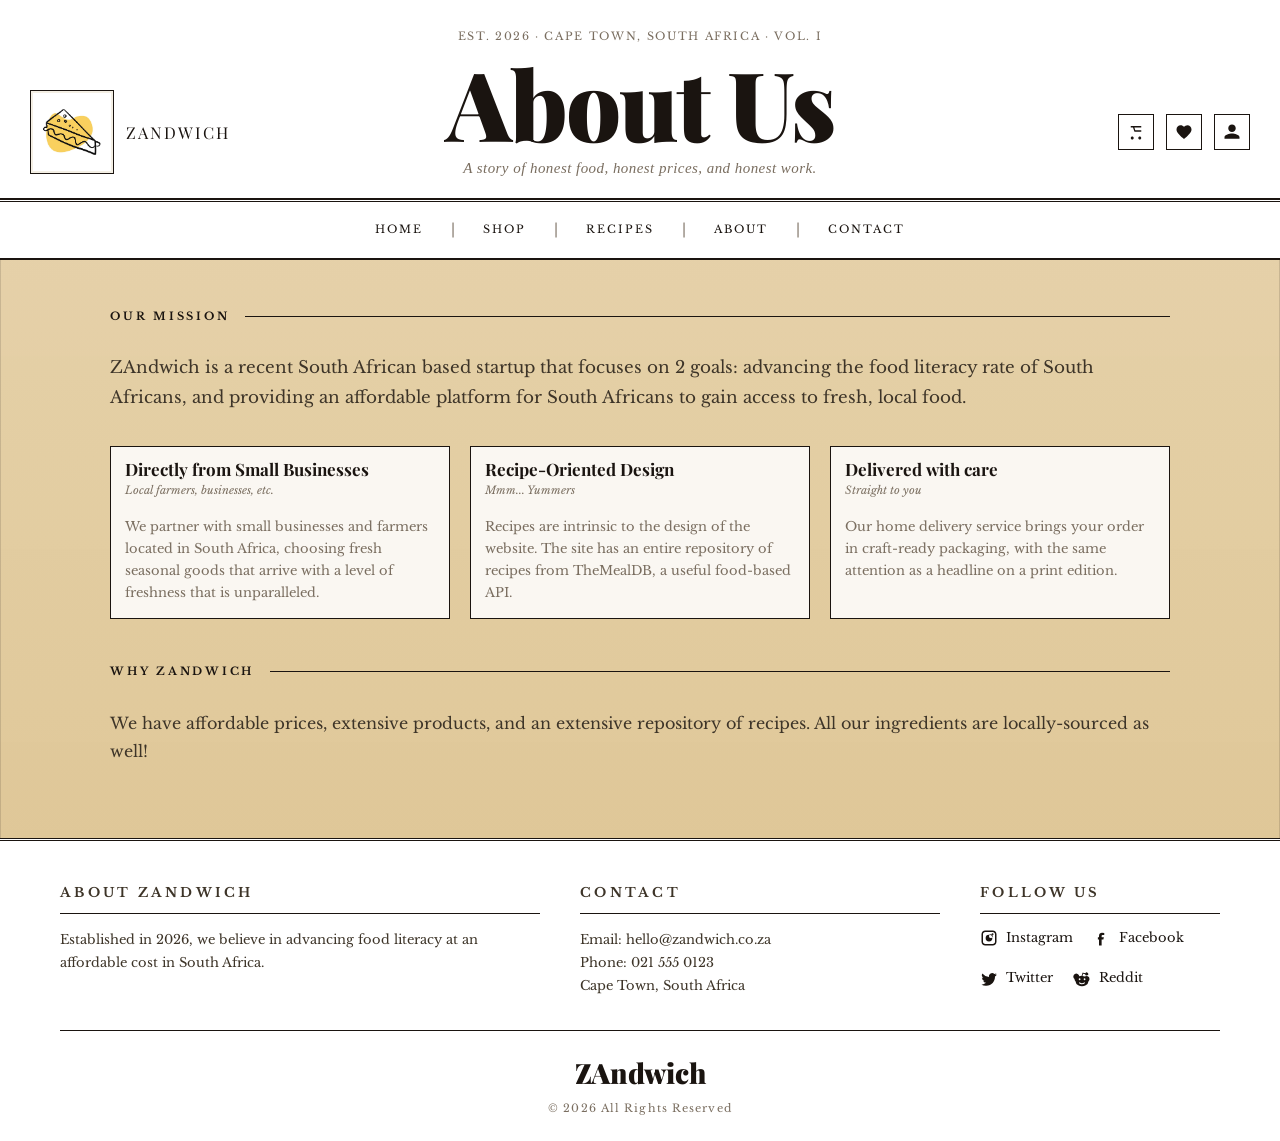
==== docs/about.html @ cca7b89f "Add files via upload" ====
<!DOCTYPE html>
<html lang="en">
<head>
<meta charset="UTF-8">
<meta name="viewport" content="width=device-width, initial-scale=1.0">
<title>About Page</title>
<link rel="preconnect" href="https://fonts.googleapis.com">
<link rel="preconnect" href="https://fonts.gstatic.com" crossorigin>
<link href="https://fonts.googleapis.com/css2?family=Playfair+Display:ital,wght@0,400;0,700;0,900;1,400;1,700&family=Libre+Baskerville:ital,wght@0,400;0,700;1,400&family=IM+Fell+English:ital@0;1&display=swap" rel="stylesheet">
<link rel="icon" type="image/jpeg" href="../Media/sandwich-simple-doodle-illustration-vector.jpg">
<link rel="apple-touch-icon" href="../Media/sandwich-simple-doodle-illustration-vector.jpg">
<link rel="stylesheet" href="style.css">
</head>
<body>
<header>
  <div class="navigation-bar">
    <p class="navigation-bar-date">Est. 2026 · Cape Town, South Africa · Vol. I</p>
    <h1 class="navigation-bar-title">About Us</h1>
    <p class="navigation-bar-tagline">A story of honest food, honest prices, and honest work.</p>
    <hr class="navigation-bar-rule">
  </div>
  <nav class="site-nav">
    <div class="nav-brand">
      <a href="home.html" class="brand-link" aria-label="Go to home page">
        <img class="site-logo" src="../Media/sandwich-simple-doodle-illustration-vector.jpg" alt="ZAndwich logo" loading="eager">
        <span class="site-name">ZAndwich</span>
      </a>
    </div>
    <div class="nav-links">
      <a href="home.html">Home</a>
      <span class="nav-divider">|</span>
      <a href="shop.html">Shop</a>
      <span class="nav-divider">|</span>
      <a href="recipes.html">Recipes</a>
      <span class="nav-divider">|</span>
      <a href="about.html">About</a>
      <span class="nav-divider">|</span>
      <a href="contact.html">Contact</a>
    </div>
    <div class="nav-actions">
      <a href="cart.html" class="nav-icon" aria-label="View cart">
        <svg viewBox="0 0 24 24" aria-hidden="true"><path d="M7 18c-1.1 0-1.99.9-1.99 2S5.9 22 7 22s2-.9 2-2-.9-2-2-2zm10 0c-1.1 0-1.99.9-1.99 2S15.9 22 17 22s2-.9 2-2-.9-2-2-2zM6 6h2l1.68 5.1c.14.43.54.73.99.73h7.66c.55 0 1-.45 1-1s-.45-1-1-1H11.1l-.29-.9L9.88 6H6zM5 4h14v2H5V4z"/></svg>
        <span class="cart-badge">0</span>
      </a>
      <a href="wishlist.html" class="nav-icon nav-icon-wishlist" aria-label="Wishlist">
        <svg viewBox="0 0 24 24" aria-hidden="true"><path d="M12 21.35l-1.45-1.32C5.4 15.36 2 12.28 2 8.5 2 5.42 4.42 3 7.5 3c1.74 0 3.41.81 4.5 2.09A5.93 5.93 0 0 1 16.5 3C19.58 3 22 5.42 22 8.5c0 3.78-3.4 6.86-8.55 11.54L12 21.35z"/></svg>
      </a>
      <a href="profile.html" class="nav-icon" aria-label="User profile">
        <svg viewBox="0 0 24 24" aria-hidden="true"><path d="M12 12c2.76 0 5-2.24 5-5s-2.24-5-5-5-5 2.24-5 5 2.24 5 5 5zm0 2c-3.33 0-10 1.67-10 5v2h20v-2c0-3.33-6.67-5-10-5z"/></svg>
      </a>
    </div>
  </nav>
</header>
<main class="products-area about-page">
  <div class="section-header">
    <span class="section-title">Our Mission</span>
    <div class="section-rule"></div>
  </div>
  <p class="page-intro">
    ZAndwich is a recent South African based startup that focuses on 2 goals: advancing the food literacy rate of South Africans, and providing an affordable platform for South Africans to gain access to fresh, local food.
  </p>
  <div class="product-grid about-mission-grid">
    <article class="product-card">
      <div class="product-card-body info-card-body">
        <span class="product-card-name">Directly from Small Businesses</span>
        <span class="product-card-qty">Local farmers, businesses, etc.</span>
        <p class="info-card-desc">
          We partner with small businesses and farmers located in South Africa, choosing fresh seasonal goods that arrive with a level of freshness that is unparalleled.
        </p>
      </div>
    </article>
    <article class="product-card">
      <div class="product-card-body info-card-body">
        <span class="product-card-name">Recipe-Oriented Design</span>
        <span class="product-card-qty">Mmm... Yummers</span>
        <p class="info-card-desc">
          Recipes are intrinsic to the design of the website. The site has an entire repository of recipes from TheMealDB, a useful food-based API.
        </p>
      </div>
    </article>
    <article class="product-card">
      <div class="product-card-body info-card-body">
        <span class="product-card-name">Delivered with care</span>
        <span class="product-card-qty">Straight to you</span>
        <p class="info-card-desc">
          Our home delivery service brings your order in craft-ready packaging, with the same attention as a headline on a print edition.
        </p>
      </div>
    </article>
  </div>
  <div class="section-header">
    <span class="section-title">Why ZAndwich</span>
    <div class="section-rule"></div>
  </div>
  <p class="page-intro-sm">
    We have affordable prices, extensive products, and an extensive repository of recipes. All our ingredients are locally-sourced as well!
  </p>
</main>
<footer>
  <div class="footer-grid">
    <div class="footer-col">
      <p class="footer-col-title">About ZAndwich</p>
      <p>Established in 2026, we believe in advancing food literacy at an affordable cost in South Africa.</p>
    </div>
    <div class="footer-col">
      <p class="footer-col-title">Contact</p>
      <address>
        Email: hello@zandwich.co.za<br>
        Phone: 021 555 0123<br>
        Cape Town, South Africa
      </address>
    </div>
    <div class="footer-col">
      <p class="footer-col-title">Follow Us</p>
      <div class="footer-social">
        <a href="#" aria-label="Instagram">
          <svg viewBox="0 0 24 24" aria-hidden="true"><path d="M7 2C4.24 2 2 4.24 2 7v10c0 2.76 2.24 5 5 5h10c2.76 0 5-2.24 5-5V7c0-2.76-2.24-5-5-5H7zm10 2c1.66 0 3 1.34 3 3v10c0 1.66-1.34 3-3 3H7c-1.66 0-3-1.34-3-3V7c0-1.66 1.34-3 3-3h10zm-5 3.5A4.5 4.5 0 1 0 16.5 12 4.5 4.5 0 0 0 12 7.5zm0 2A2.5 2.5 0 1 1 14.5 12 2.5 2.5 0 0 1 12 9.5zm4.75-3.75a1.25 1.25 0 1 0 1.25 1.25 1.25 1.25 0 0 0-1.25-1.25z"/></svg>
          Instagram
        </a>
        <a href="#" aria-label="Facebook">
          <svg viewBox="0 0 24 24" aria-hidden="true"><path d="M13.5 8H15V5.25A22.5 22.5 0 0 0 12 5C9.79 5 8 6.5 8 9.25V11H6.5v3H8v8h3.5v-8h2.33l.67-3H11.5V9.25c0-.66.34-1.25 1-1.25z"/></svg>
          Facebook
        </a>
        <a href="#" aria-label="Twitter">
          <svg viewBox="0 0 24 24" aria-hidden="true"><path d="M22.46 6c-.77.35-1.6.58-2.46.69a4.27 4.27 0 0 0 1.88-2.36 8.56 8.56 0 0 1-2.7 1.03 4.26 4.26 0 0 0-7.26 3.88A12.1 12.1 0 0 1 3.15 4.7a4.25 4.25 0 0 0 1.32 5.68 4.2 4.2 0 0 1-1.93-.53v.05a4.25 4.25 0 0 0 3.42 4.17 4.29 4.29 0 0 1-1.92.07 4.26 4.26 0 0 0 3.98 2.96A8.56 8.56 0 0 1 2 19.54 12.06 12.06 0 0 0 8.29 21c7.55 0 11.68-6.26 11.68-11.68 0-.18 0-.36-.01-.54A8.33 8.33 0 0 0 22.46 6z"/></svg>
          Twitter
        </a>
        <a href="#" aria-label="Reddit">
          <svg viewBox="0 0 24 24" aria-hidden="true"><path d="M22 12a4 4 0 0 0-6.4-3.2 32.3 32.3 0 0 0-3-.8l.9-3.1 2.7.6a2 2 0 1 0 .3-1.3l-3.1-.7a.7.7 0 0 0-.8.5l-1 3.6a17 17 0 0 0-3.2.8A4 4 0 1 0 2 12a4 4 0 0 0 1.3 3A6.7 6.7 0 0 0 7 20.3a10.6 10.6 0 0 0 5 1.2 10.8 10.8 0 0 0 5-1.2 6.7 6.7 0 0 0 3.7-5.3A4 4 0 0 0 22 12zM8.7 13.5A1.2 1.2 0 1 1 10 12.3a1.2 1.2 0 0 1-1.3 1.2zm6.6 0a1.2 1.2 0 1 1 1.3-1.2 1.2 1.2 0 0 1-1.3 1.2zM12 18.9c-1.6 0-3-.5-3.7-1.3a.7.7 0 1 1 1-1c.5.5 1.5.9 2.7.9s2.2-.4 2.7-.9a.7.7 0 0 1 1 1c-.8.8-2.1 1.3-3.7 1.3z"/></svg>
          Reddit
        </a>
      </div>
    </div>
  </div>
  <div class="footer-bottom">
    <p class="footer-bottom-name">ZAndwich</p>
    <p class="footer-bottom-copy">&copy; 2026 All Rights Reserved</p>
  </div>
</footer>
<script src="scripts/cart.js"></script>
<script src="scripts/nav.js"></script>
</body>
</html>
---- docs/style.css ----
/* ZAndwich site styles */

/* ── Reset & Base ── */
*, *::before, *::after { box-sizing: border-box; margin: 0; padding: 0; }

:root {
  --cream: #F4EFE4;
  --cream-dark: #E8E0CE;
  --ink: #1A1410;
  --ink-light: #3D3428;
  --ink-faint: #7A6E60;
  --red: #B83A2A;
  --red-dark: #8C2B1E;
  --rule: #1A1410;
  --card-bg: #FAF7F2;
  --paper-base: #f5efdf;
  --paper-texture-url-primary: url('../Media/pngtree-newspaper-textured-background-with-grunge-and-vintage-elements-in-a-white-image_17281530.jpg');
  --paper-texture-url-secondary: url('../Media/istockphoto-1355531876-612x612.jpg');
}

html { scroll-behavior: smooth; }

.is-hidden {
  display: none !important;
}

body {
  background-color: var(--paper-base);
  color: var(--ink);
  font-family: 'Libre Baskerville', Georgia, serif;
  font-size: 15px;
  line-height: 1.6;
  position: relative;
  isolation: isolate;
}


body.landing-page {
  --landing-surface: #ffffff;
  --landing-ink: #171411;
  --landing-muted: #6c6256;
  --landing-border: rgba(23, 20, 17, 0.12);
  --landing-shadow: 0 18px 45px rgba(23, 20, 17, 0.08);
  --landing-accent: var(--red);
  --landing-accent-2: var(--red-dark);
  --landing-accent-3: #7e2f22;
  background: var(--paper-base);
  color: var(--landing-ink);
  font-family: 'Libre Baskerville', Georgia, serif;
}

body.landing-page .site-logo--landing {
  width: 84px;
  height: 84px;
}

.landing-container {
  width: 100%;
  max-width: 1200px;
  margin: 0 auto;
  padding: 0 20px;
}

.landing-header {
  position: sticky;
  top: 0;
  z-index: 50;
  background: rgba(255, 255, 255, 0.92);
  backdrop-filter: blur(10px);
  border-bottom: 2px solid var(--ink);
}

.landing-header__inner {
  min-height: 58px;
  padding: 12px 0;
  display: flex;
  align-items: center;
  justify-content: space-between;
  gap: 24px;
}

.landing-brand {
  display: inline-flex;
  align-items: center;
  gap: 16px;
  color: inherit;
  text-decoration: none;
}

.landing-brand__wordmark {
  font-family: 'Playfair Display', serif;
  font-size: 1rem;
  letter-spacing: 0.12em;
  text-transform: uppercase;
  font-weight: 900;
}

.landing-header__auth {
  display: inline-flex;
  align-items: center;
  gap: 12px;
  flex-wrap: wrap;
  justify-content: flex-end;
}

.landing-header__question {
  font-family: 'Libre Baskerville', serif;
  font-size: 0.9rem;
  color: var(--landing-muted);
  letter-spacing: 0.02em;
}

.landing-section {
  padding: 72px 0;
}

.split-hero {
  display: flex;
  align-items: center;
  gap: 32px;
}

.split-hero__content {
  flex: 1 1 54%;
  min-width: 0;
  padding: 28px;
  background: var(--card-bg);
  border: 1.5px solid var(--ink);
  box-shadow: 5px 5px 0 var(--ink);
}

.split-hero__eyebrow {
  display: inline-flex;
  align-items: center;
  gap: 10px;
  margin-bottom: 18px;
  color: var(--red);
  font-size: 0.78rem;
  font-weight: 700;
  letter-spacing: 0.24em;
  text-transform: uppercase;
}

.split-hero__title {
  max-width: 12ch;
  margin: 0;
  font-family: 'Playfair Display', serif;
  font-size: clamp(3rem, 6vw, 5.5rem);
  line-height: 0.98;
  letter-spacing: -0.03em;
}

.split-hero__lede {
  max-width: 58ch;
  margin-top: 20px;
  font-size: 1.05rem;
  line-height: 1.85;
  color: var(--landing-muted);
}

.split-hero__actions {
  display: flex;
  flex-wrap: wrap;
  gap: 14px;
  margin-top: 28px;
}

.split-hero__media {
  flex: 1 1 46%;
  display: flex;
  justify-content: flex-end;
}

.split-hero__media img {
  display: block;
  width: 100%;
  height: 100%;
  min-height: 520px;
  object-fit: cover;
  object-position: 78% center;
  border-radius: 0;
  border: 1.5px solid var(--ink);
  box-shadow: 5px 5px 0 var(--ink);
}

.section-intro {
  display: grid;
  gap: 14px;
  padding: 24px 26px;
  background: var(--card-bg);
  border: 1.5px solid var(--ink);
  box-shadow: 5px 5px 0 var(--ink);
  margin-bottom: 28px;
}

.section-intro--split {
  grid-template-columns: minmax(0, 1fr) minmax(0, 0.9fr);
  align-items: end;
}

.landing-specials-section .section-intro {
  margin-bottom: 20px;
}

.section-intro__eyebrow {
  color: var(--red);
  font-size: 0.78rem;
  font-weight: 700;
  letter-spacing: 0.24em;
  text-transform: uppercase;
}

.section-intro__title {
  margin: 0;
  font-family: 'Playfair Display', serif;
  font-size: clamp(2rem, 3.5vw, 3.3rem);
  line-height: 1.05;
}

.section-intro__lede {
  margin: 0;
  font-size: 1rem;
  line-height: 1.85;
  color: var(--landing-muted);
}

.feature-grid {
  display: grid;
  grid-template-columns: repeat(3, minmax(0, 1fr));
  gap: 24px;
}

.feature-card {
  background: var(--landing-surface);
  border-radius: 0;
  padding: 30px;
  box-shadow: 5px 5px 0 var(--ink);
  border: 1.5px solid var(--ink);
  border-top: 4px solid var(--red);
}

.feature-card--green {
  border-top-color: var(--red);
}

.feature-card--orange {
  border-top-color: var(--red-dark);
}

.feature-card--gold {
  border-top-color: #7e2f22;
}

.feature-card__index {
  display: inline-flex;
  align-items: center;
  justify-content: center;
  min-width: 48px;
  min-height: 48px;
  margin-bottom: 22px;
  border-radius: 0;
  background: var(--red);
  color: #fff;
  font-size: 0.78rem;
  font-weight: 800;
  letter-spacing: 0.18em;
}

.feature-card h3 {
  margin: 0 0 12px;
  font-family: 'Playfair Display', serif;
  font-size: 1.55rem;
  line-height: 1.1;
}

.feature-card p {
  margin: 0;
  color: var(--landing-muted);
  line-height: 1.8;
}

.specials-rail {
  display: grid;
  grid-auto-flow: column;
  grid-auto-columns: minmax(250px, 1fr);
  gap: 18px;
  overflow-x: auto;
  padding-bottom: 8px;
  scroll-snap-type: x proximity;
}

.special-card {
  scroll-snap-align: start;
  background: var(--landing-surface);
  border-radius: 0;
  box-shadow: 5px 5px 0 var(--ink);
  overflow: hidden;
  border: 1.5px solid var(--ink);
}

.special-card__image {
  aspect-ratio: 4 / 3;
  background:
    radial-gradient(circle at 22% 18%, rgba(255, 255, 255, 0.72), transparent 26%),
    linear-gradient(135deg, #9fc27b 0%, #d9d08f 48%, #b6d0c8 100%);
}

.special-card__image--tomato {
  background:
    radial-gradient(circle at 24% 20%, rgba(255, 255, 255, 0.72), transparent 26%),
    linear-gradient(135deg, #c65a4a 0%, #ea9c6d 48%, #d4bc72 100%);
}

.special-card__image--eggs {
  background:
    radial-gradient(circle at 24% 20%, rgba(255, 255, 255, 0.72), transparent 26%),
    linear-gradient(135deg, #d7d1bf 0%, #f1e4b3 48%, #c8a27a 100%);
}

.special-card__image--oil {
  background:
    radial-gradient(circle at 24% 20%, rgba(255, 255, 255, 0.72), transparent 26%),
    linear-gradient(135deg, #c8a54f 0%, #e4d38c 48%, #9f8454 100%);
}

.special-card__body {
  padding: 22px;
}

.special-card__badge {
  display: inline-flex;
  align-items: center;
  justify-content: center;
  margin-bottom: 14px;
  padding: 6px 10px;
  border-radius: 0;
  background: var(--red);
  color: #fff;
  font-size: 0.72rem;
  font-weight: 800;
  letter-spacing: 0.18em;
  text-transform: uppercase;
}

.special-card h3 {
  margin: 0;
  font-family: 'Playfair Display', serif;
  font-size: 1.55rem;
  line-height: 1.1;
}

.special-card__price {
  margin: 12px 0 4px;
  font-size: 1.7rem;
  font-weight: 800;
  letter-spacing: -0.03em;
}

.special-card__meta {
  margin: 0;
  color: var(--landing-muted);
  font-size: 0.95rem;
}

.landing-button {
  display: inline-flex;
  align-items: center;
  justify-content: center;
  text-decoration: none;
}

.landing-header__auth .btn-secondary {
  min-width: 0;
}

.landing-header__auth .btn-primary {
  min-width: 0;
}

.landing-footer {
  background: var(--ink);
  color: #f3ede4;
  padding: 80px 0 32px;
}

.landing-footer__grid {
  display: grid;
  grid-template-columns: minmax(0, 1.3fr) minmax(0, 0.9fr) minmax(0, 1fr);
  gap: 28px;
}

.landing-footer__column h3 {
  margin: 0 0 16px;
  font-family: 'Playfair Display', serif;
  font-size: 1.5rem;
}

.landing-footer__column p,
.landing-footer__column a {
  color: rgba(243, 237, 228, 0.84);
  text-decoration: none;
  line-height: 1.8;
}

.landing-footer__column a:hover {
  color: #fff;
}

.landing-special-card .product-card-body {
  border-top: 1px solid var(--ink);
}

.landing-special-card.product-card:hover {
  transform: translateY(-2px);
  box-shadow: 5px 5px 0 var(--red-dark);
}

.landing-footer__column a {
  display: block;
  margin-bottom: 8px;
}

.landing-footer__base {
  margin-top: 36px;
  padding-top: 20px;
  border-top: 1px solid rgba(243, 237, 228, 0.16);
  color: rgba(243, 237, 228, 0.72);
  font-size: 0.92rem;
}

@media (max-width: 960px) {
  .split-hero,
  .feature-grid,
  .landing-footer__grid,
  .section-intro--split {
    grid-template-columns: 1fr;
  }

  .split-hero {
    flex-direction: column;
  }

  .split-hero__content {
    width: 100%;
  }

  .split-hero__media {
    order: -1;
    width: 100%;
  }

  .feature-grid {
    grid-template-columns: 1fr;
  }

  .landing-footer__grid {
    display: grid;
  }
}

@media (max-width: 720px) {
  .landing-header__inner {
    min-height: auto;
    padding-top: 12px;
    padding-bottom: 12px;
  }

  .landing-header__auth {
    justify-content: flex-start;
  }

  .split-hero__title {
    max-width: 14ch;
  }

  .split-hero__media img {
    min-height: 320px;
  }

  .landing-section,
  .landing-footer {
    padding-top: 56px;
  }
}
body::before {
  content: '';
  position: fixed;
  inset: 0;
  pointer-events: none;
  z-index: 0;
  background-image: var(--paper-texture-url-primary), var(--paper-texture-url-secondary);
  background-repeat: repeat, repeat;
  background-size: 860px auto, 640px auto;
  background-position: center top, left top;
  opacity: 1;
  mix-blend-mode: multiply;
}

body > * {
  position: relative;
  z-index: 1;
}

/* ── navigation-bar ── */
.navigation-bar {
  background: #fff;
  text-align: center;
  padding: 28px 40px 0;
  border-bottom: 3px double var(--ink);
  position: relative;
}

.navigation-bar-date {
  font-family: 'Libre Baskerville', serif;
  font-size: 11px;
  letter-spacing: 0.15em;
  color: var(--ink-faint);
  text-transform: uppercase;
  margin-bottom: 8px;
}

.navigation-bar-title {
  font-family: 'Playfair Display', serif;
  font-size: clamp(52px, 8vw, 96px);
  font-weight: 900;
  letter-spacing: -0.02em;
  line-height: 1;
  color: var(--ink);
}

.navigation-bar-brand {
  display: inline-block;
  font-size: 1.15em;
  font-weight: 900;
  letter-spacing: -0.04em;
  color: #fff;
  background: var(--red);
  padding: 0.12em 0.35em 0.08em;
  border: 2px solid var(--ink);
  line-height: 1;
  vertical-align: text-bottom;
  margin-right: -0.08em;
}

.navigation-bar-subtitle {
  display: inline-block;
  position: relative;
  font-size: 0.72em;
  vertical-align: text-bottom;
  letter-spacing: 0;
  font-weight: 400;
  color: var(--ink);
  margin-left: 0.08em;
}

.navigation-bar-subtitle::after {
  content: '';
  position: absolute;
  left: 0;
  right: 0;
  bottom: -0.08em;
  height: 0.18em;
  background: linear-gradient(90deg, var(--ink) 12%, transparent 12%, transparent 24%, var(--ink) 24%, var(--ink) 36%, transparent 36%, transparent 48%, var(--ink) 48%, var(--ink) 60%, transparent 60%, transparent 72%, var(--ink) 72%, var(--ink) 84%, transparent 84%, transparent 100%);
  transform: skewX(-8deg);
}

.navigation-bar-tagline {
  font-family: 'IM Fell English', serif;
  font-style: italic;
  font-size: 15px;
  color: var(--ink-faint);
  margin: 6px 0 18px;
  letter-spacing: 0.03em;
}

.navigation-bar-rule {
  border: none;
  border-top: 1px solid var(--ink);
  margin: 0 -40px;
}

/* ── Navigation ── */
nav.site-nav {
  background: #fff;
  display: flex;
  align-items: center;
  justify-content: center;
  flex-wrap: wrap;
  gap: 18px;
  padding: 12px 40px;
  border-bottom: 2px solid var(--ink);
  position: relative;
  min-height: 58px;
}

.nav-brand {
  display: inline-flex;
  align-items: center;
  gap: 12px;
  position: absolute;
  left: 30px;
  top: -112px;
}

.brand-link {
  display: inline-flex;
  align-items: center;
  gap: 12px;
  text-decoration: none;
  color: inherit;
  height: 84px;
}

.brand-link:hover {
  opacity: 0.86;
}

.site-logo {
  display: block;
  width: 84px;
  height: 84px;
  object-fit: contain;
  border: 1.5px solid var(--ink);
  background: var(--cream);
  padding: 2px;
  box-sizing: border-box;
}

.site-mark {
  display: inline-flex;
  align-items: center;
  justify-content: center;
  width: 38px;
  height: 38px;
  border: 1.5px solid var(--ink);
  background: var(--cream);
  font-family: 'Playfair Display', serif;
  font-size: 1.08rem;
  font-weight: 900;
  color: var(--ink);
  letter-spacing: -0.02em;
}

.site-name {
  display: flex;
  align-items: center;
  height: 84px;
  font-family: 'Playfair Display', serif;
  font-size: 1.02rem;
  letter-spacing: 0.12em;
  color: var(--ink);
  text-transform: uppercase;
  white-space: nowrap;
}

.nav-links {
  display: flex;
  align-items: center;
  flex-wrap: wrap;
  gap: 10px;
  justify-content: center;
}

.nav-links a {
  font-family: 'Libre Baskerville', serif;
  font-size: 11px;
  letter-spacing: 0.18em;
  text-transform: uppercase;
  color: var(--ink);
  text-decoration: none;
  padding: 0 18px;
  transition: color 0.2s;
}

.nav-links a:hover {
  color: var(--red);
}

.nav-divider {
  color: var(--ink-faint);
  font-size: 14px;
  user-select: none;
}

.nav-actions {
  display: flex;
  align-items: center;
  gap: 12px;
  position: absolute;
  right: 30px;
  top: -88px;
}

.nav-icon {
  display: inline-flex;
  align-items: center;
  justify-content: center;
  width: 36px;
  height: 36px;
  border: 1px solid var(--ink);
  background: #fff;
  color: var(--ink);
  text-decoration: none;
  transition: color 0.2s, border-color 0.2s, background 0.2s;
}

.nav-icon:hover {
  color: var(--red);
  border-color: var(--red);
  background: #fff8f4;
}

.nav-icon svg {
  width: 18px;
  height: 18px;
  fill: currentColor;
}

@media (max-width: 840px) {
  nav.site-nav {
    justify-content: center;
    padding: 12px 24px;
    min-height: auto;
  }

  .nav-brand,
  .nav-actions {
    position: static;
  }

  .nav-links {
    justify-content: center;
  }
}

/* ── Hero Banner ── */
.hero {
  background: #fff;
  border-bottom: 2px solid var(--ink);
  padding: 48px 60px;
  display: grid;
  grid-template-columns: 1fr 1fr;
  gap: 48px;
  align-items: center;
  max-width: 1400px;
  margin: 0 auto;
}

.hero-left {}

.hero-kicker {
  font-family: 'Libre Baskerville', serif;
  font-size: 10px;
  letter-spacing: 0.25em;
  text-transform: uppercase;
  color: var(--ink-faint);
  display: flex;
  align-items: center;
  gap: 10px;
  margin-bottom: 12px;
}

.hero-kicker::before,
.hero-kicker::after {
  content: '';
  flex: 1;
  height: 1px;
  background: var(--ink-faint);
}

.hero-headline {
  font-family: 'Playfair Display', serif;
  font-size: clamp(32px, 4.5vw, 58px);
  font-weight: 900;
  line-height: 1.08;
  color: var(--ink);
  margin-bottom: 16px;
}

.hero-headline-emphasis {
  display: inline-block;
  font-size: 1.15em;
  letter-spacing: 0.06em;
  padding: 0.3em 0.7em 0.25em;
  background: var(--red);
  background-image:
    radial-gradient(circle, rgba(255,255,255,0.18) 1.5px, transparent 1.5px),
    radial-gradient(circle, rgba(0,0,0,0.14) 2px, transparent 2px),
    radial-gradient(circle, rgba(255,255,255,0.12) 0.9px, transparent 0.9px);
  background-size: 24px 24px, 34px 34px, 12px 12px;
  background-position: 0 0, 10px 14px, 6px 8px;
  color: #fff;
  line-height: 1;
  position: relative;
  clip-path: polygon(0 0, 95% 0, 100% 10%, 100% 85%, 94% 100%, 85% 88%, 72% 100%, 60% 90%, 42% 100%, 26% 92%, 12% 100%, 0 90%);
}

.hero-standfirst {
  font-family: 'Libre Baskerville', serif;
  font-size: 13px;
  font-style: italic;
  color: var(--ink-faint);
  margin-bottom: 28px;
  line-height: 1.7;
}

.btn-primary {
  display: inline-block;
  background: var(--red);
  color: #fff;
  font-family: 'Libre Baskerville', serif;
  font-size: 11px;
  font-weight: 700;
  letter-spacing: 0.2em;
  text-transform: uppercase;
  text-decoration: none;
  padding: 14px 32px;
  border: 2px solid var(--ink);
  border-radius: 0;
  box-shadow: 5px 5px 0 var(--ink);
  cursor: pointer;
  transition: background 0.2s, transform 0.1s, box-shadow 0.2s;
}

.btn-primary:hover {
  background: var(--red-dark);
  transform: translateY(-1px);
  box-shadow: 5px 5px 0 rgba(0, 0, 0, 0.15);
}

.btn-primary:active { transform: translateY(0); }

/* Illustration box */
.hero-illustration {
  border: 2px dashed var(--ink);
  background: var(--cream);
  aspect-ratio: 4/3;
  display: flex;
  flex-direction: column;
  align-items: center;
  justify-content: center;
  gap: 8px;
  position: relative;
  overflow: hidden;
}

.hero-illustration img {
  width: 100%;
  height: 100%;
  object-fit: cover;
  display: block;
}

.hero-illustration-label {
  font-family: 'Libre Baskerville', serif;
  font-size: 10px;
  letter-spacing: 0.2em;
  text-transform: uppercase;
  color: var(--ink-faint);
}

.hero-illustration-sub {
  font-family: 'IM Fell English', serif;
  font-style: italic;
  font-size: 13px;
  color: var(--ink-faint);
}

/* ── Product Sections ── */
.products-area {
  background:
    linear-gradient(180deg, rgba(229, 208, 166, 0.95) 0%, rgba(223, 198, 150, 0.96) 100%),
    var(--cream-dark);
  padding: 48px 60px;
  max-width: 1400px;
  margin: 0 auto;
  border-left: 1px solid rgba(26, 20, 16, 0.14);
  border-right: 1px solid rgba(26, 20, 16, 0.14);
}

.section-header {
  display: flex;
  align-items: center;
  gap: 16px;
  margin-bottom: 28px;
}

.section-title {
  font-family: 'Libre Baskerville', serif;
  font-size: 11px;
  font-weight: 700;
  letter-spacing: 0.25em;
  text-transform: uppercase;
  color: var(--ink);
  white-space: nowrap;
}

.section-rule {
  flex: 1;
  height: 1px;
  background: var(--ink);
}

.section-subtitle {
  font-family: 'IM Fell English', serif;
  font-size: 16px;
  color: var(--ink-faint);
  margin: -14px 0 22px;
  font-style: italic;
}

.index-category-block {
  margin-bottom: 48px;
}

.index-carousel {
  display: grid;
  grid-template-columns: auto 1fr auto;
  gap: 12px;
  align-items: stretch;
}

.carousel-viewport {
  overflow: hidden;
}

.carousel-track {
  display: flex;
  transition: transform 0.25s ease;
}

.carousel-page {
  flex: 0 0 100%;
  display: grid;
  grid-template-columns: repeat(5, minmax(0, 1fr));
  gap: 20px;
}

.carousel-nav {
  border: 1.5px solid var(--ink);
  background: #fff;
  color: var(--ink);
  min-width: 40px;
  font-size: 26px;
  line-height: 1;
  cursor: pointer;
}

.carousel-nav:hover:not(:disabled) {
  color: var(--red);
  border-color: var(--red);
}

.carousel-nav:disabled {
  opacity: 0.35;
  cursor: not-allowed;
}

.index-carousel.is-single {
  grid-template-columns: 1fr;
}

.index-carousel.is-single .carousel-nav {
  display: none;
}

@media (max-width: 1400px) {
  .carousel-page {
    grid-template-columns: repeat(4, minmax(0, 1fr));
  }
}

@media (max-width: 1120px) {
  .carousel-page {
    grid-template-columns: repeat(3, minmax(0, 1fr));
  }
}

@media (max-width: 860px) {
  .index-carousel {
    grid-template-columns: 1fr;
  }

  .carousel-nav {
    display: none;
  }

  .carousel-page {
    grid-template-columns: repeat(2, minmax(0, 1fr));
  }
}

@media (max-width: 560px) {
  .carousel-page {
    grid-template-columns: 1fr;
  }
}

.shop-layout {
  display: grid;
  grid-template-columns: minmax(260px, 320px) 1fr;
  gap: 32px;
  align-items: start;
  margin-bottom: 28px;
}

.shop-sidebar {
  display: grid;
  gap: 18px;
}

.shop-sidebar label,
.shop-sidebar .filter-group,
.shop-sidebar .budget-control {
  display: flex;
  flex-direction: column;
  gap: 10px;
  background: #fff;
  border: 1.5px solid var(--ink);
  padding: 18px 18px 14px;
  box-shadow: 4px 4px 0 rgba(26, 20, 16, 0.07);
}

.shop-toggle-row {
  display: flex;
  align-items: center;
  gap: 10px;
  background: #fff;
  border: 1.5px solid var(--ink);
  padding: 12px 14px;
  box-shadow: 4px 4px 0 rgba(26, 20, 16, 0.07);
}

.shop-toggle-row input[type='checkbox'] {
  width: 18px;
  height: 18px;
  accent-color: var(--red);
  cursor: pointer;
}

.shop-toggle-row span {
  font-family: 'Libre Baskerville', serif;
  font-size: 0.8rem;
  letter-spacing: 0.12em;
  text-transform: uppercase;
  color: var(--ink);
}

.shop-results {
  display: grid;
  gap: 24px;
}

.results-header {
  display: flex;
  justify-content: space-between;
  align-items: center;
  background: #fff;
  border: 1.5px solid var(--ink);
  padding: 14px 18px;
  box-shadow: 4px 4px 0 rgba(26, 20, 16, 0.07);
}

.results-count {
  font-family: 'Libre Baskerville', serif;
  font-size: 0.9rem;
  letter-spacing: 0.05em;
  color: var(--ink);
}

.filter-inputs {
  display: flex;
  gap: 10px;
  flex-wrap: wrap;
  align-items: center;
}

.filter-panel {
  display: grid;
  gap: 18px;
}

.btn-filter {
  display: inline-flex;
  align-items: center;
  gap: 8px;
  justify-content: center;
  border: 1.5px solid var(--ink);
  background: var(--cream);
  color: var(--ink);
  font-family: inherit;
  font-size: 0.95rem;
  text-transform: uppercase;
  letter-spacing: 0.18em;
  padding: 12px 14px;
  cursor: pointer;
}

.btn-filter svg {
  width: 16px;
  height: 16px;
  fill: currentColor;
}

.filter-summary {
  color: var(--ink-faint);
  font-size: 0.85rem;
}

.shop-sidebar span,
.shop-sidebar .budget-label {
  font-family: 'Libre Baskerville', serif;
  font-size: 0.78rem;
  letter-spacing: 0.18em;
  text-transform: uppercase;
  color: var(--ink-faint);
}

.shop-sidebar input[type='search'],
.shop-sidebar select {
  width: 100%;
  border: 1.5px solid var(--ink);
  padding: 12px 14px;
  font-family: inherit;
  font-size: 0.95rem;
  color: var(--ink);
  background: var(--cream);
}

.shop-sidebar input[type='search'] {
  min-height: 46px;
}

.shop-sidebar select {
  appearance: none;
  background-image: linear-gradient(45deg, transparent 50%, var(--ink) 50%),
    linear-gradient(135deg, var(--ink) 50%, transparent 50%);
  background-position: calc(100% - 18px) calc(50% - 4px), calc(100% - 12px) calc(50% - 4px);
  background-size: 8px 8px;
  background-repeat: no-repeat;
}

.budget-control {
  justify-content: space-between;
}

.budget-bar-graph {
  display: grid;
  gap: 10px;
}

.budget-scale {
  display: flex;
  justify-content: space-between;
  color: var(--ink-faint);
  font-family: 'Libre Baskerville', serif;
  font-size: 0.75rem;
  letter-spacing: 0.14em;
  text-transform: uppercase;
}

.budget-bar-wrap {
  position: relative;
  width: 100%;
  height: 18px;
  background: var(--cream);
  border: 1.5px solid var(--ink);
  border-radius: 999px;
  overflow: hidden;
}

.budget-bar-fill {
  position: absolute;
  left: 0;
  top: 0;
  bottom: 0;
  width: 1%;
  background: var(--red);
  transition: width 0.2s ease;
  z-index: 1;
}

.budget-range {
  appearance: none;
  position: absolute;
  inset: 0;
  width: 100%;
  height: 100%;
  background: transparent;
  cursor: pointer;
  margin: 0;
  padding: 0;
  z-index: 2;
  outline: none;
}

.budget-range::-webkit-slider-thumb {
  appearance: none;
  width: 20px;
  height: 20px;
  border-radius: 50%;
  background: var(--ink);
  border: 2px solid #fff;
  box-shadow: 0 0 0 3px rgba(255,255,255,0.8);
  margin-top: 0;
}

.budget-range::-webkit-slider-runnable-track {
  background: transparent;
  border: none;
}

.budget-range::-moz-range-thumb {
  width: 20px;
  height: 20px;
  border-radius: 50%;
  background: var(--ink);
  border: 2px solid #fff;
}

.budget-range::-moz-range-track {
  background: transparent;
  border: none;
}

.budget-amount {
  font-family: 'Playfair Display', serif;
  font-size: 1.2rem;
  font-weight: 900;
  color: var(--ink);
}

.budget-slider input[type='range'] {
  width: 100%;
  accent-color: var(--red);
  cursor: grab;
}

.budget-slider input[type='range']::-webkit-slider-thumb {
  appearance: none;
  width: 28px;
  height: 28px;
  border-radius: 50%;
  background: var(--ink);
  border: 1px solid var(--ink-faint);
  box-shadow: 0 0 0 3px #fff, 0 0 0 4px rgba(26, 20, 16, 0.1);
}

.budget-slider input[type='range']::-moz-range-thumb {
  width: 28px;
  height: 28px;
  border-radius: 50%;
  background: var(--ink);
  border: 1px solid var(--ink-faint);
}

@media (max-width: 900px) {
  .shop-layout {
    grid-template-columns: 1fr;
  }
  .shop-sidebar {
    width: 100%;
  }
  .filter-inputs {
    flex-direction: column;
    align-items: stretch;
  }
}

.product-grid {
  display: grid;
  grid-template-columns: repeat(auto-fill, minmax(220px, 1fr));
  gap: 20px;
  margin-bottom: 48px;
}

.product-page .product-shop-grid {
  display: grid;
  grid-template-columns: minmax(280px, 1fr) minmax(320px, 1.3fr);
  gap: 16px;
  align-items: stretch;
  margin-bottom: 16px;
}

.product-page .product-shop-grid > .product-hero-card {
  grid-column: 1;
  grid-row: 1 / span 2;
  height: 100%;
}

.product-page .product-shop-grid > .product-detail-panel {
  grid-column: 2;
  grid-row: 1;
}

.product-page .product-shop-grid > .product-manufacturer-block {
  grid-column: 2;
  grid-row: 2;
}

.product-page .product-info-grid {
  grid-template-columns: 1fr;
}

.recipe-detail-page .product-shop-grid > .product-hero-card {
  grid-column: 1;
  grid-row: 1 / span 2;
  height: 100%;
}

.recipe-detail-page .product-shop-grid > .product-detail-panel {
  grid-column: 2;
  grid-row: 1;
}

.recipe-detail-page .product-shop-grid > .product-ingredients-panel {
  grid-column: 2;
  grid-row: 2;
}

.recipe-detail-page .product-shop-grid {
  align-items: stretch;
}

.product-page .product-shop-grid {
  align-items: stretch;
}

.products-area.product-page {
  padding-top: 28px;
  padding-bottom: 28px;
}

.product-page .product-hero-card {
  min-height: 380px;
}

.product-page .product-card-img {
  min-height: 260px;
}

.product-page .product-card-body {
  padding: 12px 14px 14px;
}

.product-card-copy {
  font-family: 'Libre Baskerville', serif;
  font-size: 0.95rem;
  color: var(--ink-faint);
  margin-top: 14px;
  line-height: 1.75;
}

.product-detail-panel {
  border: 1px solid var(--ink);
  background: #fff;
  padding: 18px 18px;
  box-shadow: 6px 6px 0 rgba(26, 20, 16, 0.08);
}

.product-label {
  display: inline-block;
  font-family: 'Libre Baskerville', serif;
  font-size: 0.72rem;
  letter-spacing: 0.18em;
  text-transform: uppercase;
  color: var(--ink-faint);
  margin-bottom: 0.9rem;
}

.product-detail-heading {
  font-family: 'Playfair Display', serif;
  font-size: clamp(42px, 4vw, 56px);
  font-weight: 900;
  margin: 0 0 18px;
  line-height: 1.02;
}

.product-detail-copy {
  font-family: 'Libre Baskerville', serif;
  font-size: 1rem;
  color: var(--ink);
  line-height: 1.8;
  margin-bottom: 12px;
}

.product-hero-meta {
  display: flex;
  flex-wrap: wrap;
  gap: 10px;
  color: var(--ink-faint);
  font-family: 'Libre Baskerville', serif;
  font-size: 0.85rem;
  letter-spacing: 0.12em;
  text-transform: uppercase;
  margin-bottom: 14px;
}

.product-hero-meta span {
  padding: 8px 12px;
  border: 1px solid rgba(26, 20, 16, 0.15);
  background: #fbf2e6;
}

.product-cta {
  display: flex;
  gap: 10px;
  align-items: center;
  flex-wrap: wrap;
  margin-bottom: 10px;
}

.quantity-selector {
  display: inline-flex;
  align-items: center;
  border: 1px solid rgba(26, 20, 16, 0.25);
  background: rgba(255,255,255,0.95);
}

.quantity-selector button,
.quantity-selector input {
  font-family: 'Libre Baskerville', serif;
  font-size: 0.95rem;
  border: none;
  padding: 12px 14px;
}

.quantity-selector button {
  background: #fff;
  cursor: pointer;
  color: var(--ink);
}

.quantity-selector input {
  width: 3rem;
  text-align: center;
}

.btn-add {
  padding: 16px 30px;
}

.product-detail-note {
  font-family: 'Libre Baskerville', serif;
  font-size: 0.95rem;
  color: var(--ink-faint);
  line-height: 1.8;
}

.product-info-grid {
  display: grid;
  grid-template-columns: 1fr 1fr;
  gap: 12px;
  margin-bottom: 16px;
}

.recipe-detail-page .product-info-grid {
  grid-template-columns: 1fr;
}

.product-info-block {
  background: #fff;
  border: 1px solid var(--ink);
  padding: 12px;
  box-shadow: 4px 4px 0 rgba(26, 20, 16, 0.06);
}

.product-info-title {
  font-family: 'Playfair Display', serif;
  font-size: 1.05rem;
  font-weight: 900;
  margin-bottom: 14px;
  letter-spacing: 0.08em;
  text-transform: uppercase;
}

.product-specs {
  list-style: none;
  padding-left: 0;
  color: var(--ink-faint);
  line-height: 1.8;
}

.product-specs li {
  margin-bottom: 8px;
}

.recipe-video-wrap {
  position: relative;
  width: 100%;
  padding-top: 56.25%;
  border: 1px solid var(--ink);
  background: #000;
}

.recipe-video-wrap iframe {
  position: absolute;
  top: 0;
  left: 0;
  width: 100%;
  height: 100%;
  border: 0;
}

.recipe-video-actions {
  margin: 14px 0 0;
}

.recipe-video-empty {
  margin: 12px 0 0;
  font-family: 'Libre Baskerville', serif;
  font-size: 0.95rem;
  color: var(--ink-faint);
}

.wishlist-layout {
  display: grid;
  grid-template-columns: repeat(2, minmax(280px, 420px));
  gap: 24px;
  justify-content: center;
  max-width: 980px;
  margin: 0 auto;
}

.wishlist-column {
  border: 1px solid var(--ink);
  background: #fff;
  padding: 18px;
  width: 100%;
}

.wishlist-title {
  font-family: 'Playfair Display', serif;
  font-size: 1.3rem;
  margin-bottom: 14px;
}

.wishlist-grid {
  display: grid;
  gap: 14px;
  justify-items: center;
}

.wishlist-card {
  border: 1px solid rgba(26, 20, 16, 0.2);
  background: var(--card-bg);
}

.wishlist-actions {
  padding: 10px 12px 12px;
  display: grid;
  grid-template-columns: 1fr 1fr;
  gap: 8px;
}

.wishlist-empty {
  color: var(--ink-faint);
  font-family: 'Libre Baskerville', serif;
}

.btn-wishlist-product,
.btn-wishlist-recipe,
.btn-wishlist-detail {
  min-width: 120px;
}

.wishlist-toast {
  position: fixed;
  left: 50%;
  bottom: 22px;
  transform: translateX(-50%);
  background: var(--ink);
  color: #fff;
  border: 1px solid #fff;
  padding: 10px 14px;
  font-size: 12px;
  letter-spacing: 0.06em;
  opacity: 0;
  pointer-events: none;
  transition: opacity 0.2s ease;
  z-index: 9999;
}

.wishlist-toast-show {
  opacity: 1;
}

@media (max-width: 900px) {
  .wishlist-layout {
    grid-template-columns: 1fr;
    max-width: 460px;
  }
}

@media (max-width: 960px) {
  .product-page .product-shop-grid,
  .product-info-grid {
    grid-template-columns: 1fr;
  }
}

/* Product Card */
.product-card {
  background: var(--card-bg);
  border: 1.5px solid var(--ink);
  display: flex;
  flex-direction: column;
  text-decoration: none;
  color: inherit;
  transition: transform 0.15s, box-shadow 0.15s;
  position: relative;
}

.product-card:hover {
  transform: translateY(-2px);
  box-shadow: 4px 4px 0 var(--ink);
}

.product-card-img {
  border: 1.5px dashed #aaa;
  margin: 12px 12px 0;
  aspect-ratio: 4/3;
  background: var(--cream);
  display: flex;
  align-items: center;
  justify-content: center;
  overflow: hidden;
  position: relative;
}

.product-discount-badge {
  position: absolute;
  top: 8px;
  left: 8px;
  z-index: 2;
  display: inline-flex;
  align-items: center;
  justify-content: center;
  min-width: 54px;
  padding: 4px 8px;
  border: 1px solid var(--red-dark);
  background: var(--red);
  color: #fff;
  font-family: 'Libre Baskerville', serif;
  font-size: 10px;
  font-weight: 700;
  letter-spacing: 0.12em;
  text-transform: uppercase;
  line-height: 1;
  overflow: hidden;
  isolation: isolate;
  box-shadow: 0 0 0 rgba(184, 58, 42, 0.45);
  animation: badge-bob 2.2s ease-in-out infinite, badge-glow 2s ease-in-out infinite;
}

.product-discount-badge::before,
.product-discount-badge::after {
  content: '';
  position: absolute;
  pointer-events: none;
}

.product-discount-badge::before {
  top: -32%;
  left: -55%;
  width: 44%;
  height: 170%;
  background: linear-gradient(120deg, transparent 0%, rgba(255, 255, 255, 0.78) 50%, transparent 100%);
  transform: rotate(12deg);
  animation: badge-shimmer 2.8s linear infinite;
  z-index: 1;
}

.product-discount-badge::after {
  top: -2px;
  right: -2px;
  width: 12px;
  height: 12px;
  background:
    radial-gradient(circle, rgba(255, 255, 255, 0.95) 0 22%, transparent 40%),
    radial-gradient(circle, rgba(255, 242, 180, 0.85) 0 45%, transparent 70%);
  opacity: 0;
  filter: drop-shadow(0 0 3px rgba(255, 244, 201, 0.9));
  animation: badge-sparkle 1.9s ease-in-out infinite;
  z-index: 2;
}

@keyframes badge-bob {
  0%,
  100% {
    transform: translateY(0);
  }
  50% {
    transform: translateY(-2px);
  }
}

@keyframes badge-glow {
  0%,
  100% {
    box-shadow: 0 0 0 rgba(184, 58, 42, 0.35);
  }
  50% {
    box-shadow: 0 0 10px rgba(184, 58, 42, 0.45);
  }
}

@keyframes badge-shimmer {
  0% {
    left: -55%;
    opacity: 0;
  }
  16% {
    opacity: 1;
  }
  36% {
    left: 128%;
    opacity: 0;
  }
  100% {
    left: 128%;
    opacity: 0;
  }
}

@keyframes badge-sparkle {
  0%,
  100% {
    transform: scale(0.55) rotate(0deg);
    opacity: 0;
  }
  35% {
    transform: scale(1) rotate(18deg);
    opacity: 0.95;
  }
  70% {
    transform: scale(0.72) rotate(32deg);
    opacity: 0;
  }
}

@media (prefers-reduced-motion: reduce) {
  .product-discount-badge,
  .product-discount-badge::before,
  .product-discount-badge::after {
    animation: none !important;
  }
}

.product-card-img img {
  width: 100%;
  height: 100%;
  object-fit: cover;
}

.product-card-img-label {
  font-family: 'Libre Baskerville', serif;
  font-size: 10px;
  letter-spacing: 0.15em;
  text-transform: uppercase;
  color: #bbb;
}

.product-image-error {
  font-family: 'Libre Baskerville', serif;
  font-size: 12px;
  color: #c62828;
  text-align: center;
  line-height: 1.4;
  max-width: 82%;
}

.product-card-body {
  padding: 12px 14px 14px;
  flex: 1;
  display: flex;
  flex-direction: column;
  border-top: 1px solid var(--ink);
  margin-top: 12px;
}

.product-card-name {
  font-family: 'Playfair Display', serif;
  font-size: 17px;
  font-weight: 700;
  line-height: 1.2;
  margin-bottom: 3px;
}

.product-card-qty {
  font-family: 'Libre Baskerville', serif;
  font-size: 11px;
  color: var(--ink-faint);
  margin-bottom: 10px;
  font-style: italic;
}

.recipe-ingredients-available {
  display: block;
  font-family: 'Libre Baskerville', serif;
  font-size: 10px;
  color: var(--green, #4a7c59);
  margin-bottom: 8px;
  font-weight: 600;
  text-transform: uppercase;
  letter-spacing: 0.5px;
}

.product-card-price {
  font-family: 'Playfair Display', serif;
  font-size: 28px;
  font-weight: 700;
  color: var(--ink);
  margin-bottom: 14px;
  letter-spacing: -0.01em;
}
.product-card-price-hero {
  display: inline-flex;
  align-items: baseline;
  gap: 12px;
  margin-top: 4px;
  margin-bottom: 18px;
}
.product-card-price-sale {
  flex-wrap: wrap;
}
.product-price-current {
  color: var(--red);
}
.product-price-compare {
  color: var(--ink-faint);
  font-family: 'Libre Baskerville', serif;
  font-size: 0.55em;
  text-decoration: line-through;
  text-decoration-thickness: 2px;
}
.product-page .product-card-price,
.recipe-grid .product-card-price,
.product-page .product-card-price-hero {
  font-size: clamp(30px, 3vw, 42px);
}
.product-page .product-card-price-sale,
.recipe-grid .product-card-price-sale {
  display: inline-flex;
  align-items: baseline;
  gap: 12px;
}

.btn-order {
  display: block;
  background: var(--red);
  color: #fff;
  font-family: 'Libre Baskerville', serif;
  font-size: 10px;
  font-weight: 700;
  letter-spacing: 0.22em;
  text-transform: uppercase;
  text-align: center;
  text-decoration: none;
  padding: 11px 0;
  border: none;
  cursor: pointer;
  margin-top: auto;
  transition: background 0.2s;
}

.btn-order:hover { background: var(--red-dark); }

.note-form-wrapper {
  max-width: 820px;
  margin: 0 auto 48px;
}

.note-paper {
  position: relative;
  background: #fbf2e6;
  border: 1px solid rgba(26, 20, 16, 0.35);
  padding: 36px 34px 28px;
  box-shadow: inset 0 0 0 1px rgba(255, 255, 255, 0.8), 0 10px 18px rgba(26, 20, 16, 0.08);
  background-image:
    linear-gradient(rgba(255,255,255,0.08) 1px, transparent 1px),
    linear-gradient(90deg, rgba(0,0,0,0.05) 1px, transparent 1px);
  background-size: 100% 48px, 24px 24px;
  overflow: hidden;
}

.note-paper::before {
  content: '';
  position: absolute;
  top: 0;
  left: 0;
  width: 100%;
  height: 24px;
  background: linear-gradient(135deg, transparent 10%, rgba(0,0,0,0.03) 10%, rgba(0,0,0,0.03) 20%, transparent 20%, transparent 30%, rgba(0,0,0,0.03) 30%, rgba(0,0,0,0.03) 40%, transparent 40%, transparent 60%, rgba(0,0,0,0.03) 60%, rgba(0,0,0,0.03) 70%, transparent 70%, transparent 90%, rgba(0,0,0,0.03) 90%);
}

.note-paper::after {
  content: '';
  position: absolute;
  bottom: -10px;
  left: 12px;
  right: 12px;
  height: 12px;
  background: radial-gradient(circle at 10px 50%, transparent 0, transparent 5px, rgba(26,20,16,0.08) 5px, rgba(26,20,16,0.08) 6px, transparent 6px);
  background-size: 20px 20px;
}

.note-stamp {
  position: absolute;
  top: 20px;
  right: 24px;
  border: 1px solid var(--ink);
  padding: 8px 12px;
  font-family: 'IM Fell English', serif;
  font-size: 0.78rem;
  letter-spacing: 0.18em;
  text-transform: uppercase;
  color: var(--ink-faint);
  background: rgba(255, 255, 255, 0.7);
}

.note-headline {
  font-family: 'Playfair Display', serif;
  font-size: 1.3rem;
  font-weight: 900;
  letter-spacing: 0.14em;
  text-transform: uppercase;
  margin-bottom: 1.1rem;
  color: var(--ink);
}

.note-form label {
  display: block;
  margin-bottom: 1.1rem;
  font-family: 'Libre Baskerville', serif;
  color: var(--ink);
}

.note-label {
  display: block;
  font-size: 0.75rem;
  letter-spacing: 0.18em;
  text-transform: uppercase;
  margin-bottom: 0.35rem;
  color: var(--ink-faint);
}

.note-form input,
.note-form textarea {
  width: 100%;
  border: 1px dashed rgba(26, 20, 16, 0.45);
  background: rgba(255, 255, 255, 0.94);
  color: var(--ink);
  font-family: 'Libre Baskerville', serif;
  font-size: 0.95rem;
  padding: 14px 14px;
  line-height: 1.6;
  box-shadow: inset 0 1px 0 rgba(255, 255, 255, 0.7);
  outline: none;
}

.note-form textarea {
  min-height: 180px;
  resize: vertical;
}

.note-form input::placeholder,
.note-form textarea::placeholder {
  color: rgba(26, 20, 16, 0.45);
}

.note-actions {
  margin-top: 1.2rem;
}

.note-paper .note-footnote {
  margin-top: 18px;
  font-family: 'Libre Baskerville', serif;
  font-size: 0.85rem;
  color: var(--ink-faint);
  letter-spacing: 0.06em;
}
.recipe-availability-summary {
  font-family: 'Libre Baskerville', serif;
  font-size: 0.95rem;
  line-height: 1.7;
  color: var(--ink-light);
  margin-bottom: 16px;
}
.recipe-availability-actions {
  margin-bottom: 16px;
}
.recipe-availability-actions .btn-primary {
  width: 100%;
  text-align: center;
}

.recipe-status {
  max-width: 820px;
  margin: 0 auto 24px;
  color: var(--ink-faint);
  font-family: 'Libre Baskerville', serif;
  font-size: 0.95rem;
}

.recipe-grid {
  display: grid;
  grid-template-columns: repeat(auto-fill, minmax(220px, 1fr));
  gap: 20px;
  max-width: 1400px;
  margin: 0 auto 40px;
}

.recipe-grid .product-card {
  min-height: 240px;
}

.recipe-grid .product-card-img {
  margin: 0;
  border: none;
  aspect-ratio: 4/3;
}

.recipe-grid .product-card-img-label {
  display: none;
}

.recipe-grid .product-card-body {
  padding: 14px;
}

.recipe-grid .product-card-img img {
  display: block;
}

.recipe-grid .btn-order {
  margin-top: 12px;
}

/* ── Footer ── */
footer {
  background: #fff;
  border-top: 3px double var(--ink);
  padding: 40px 60px 0;
}

.footer-grid {
  display: grid;
  grid-template-columns: 2fr 1.5fr 1fr;
  gap: 40px;
  max-width: 1400px;
  margin: 0 auto 32px;
}

.footer-col-title {
  font-family: 'Libre Baskerville', serif;
  font-size: 10px;
  font-weight: 700;
  letter-spacing: 0.25em;
  text-transform: uppercase;
  color: var(--ink);
  margin-bottom: 14px;
  padding-bottom: 8px;
  border-bottom: 1px solid var(--ink);
}

.footer-col p,
.footer-col address {
  font-family: 'Libre Baskerville', serif;
  font-size: 13px;
  color: var(--ink-light);
  font-style: normal;
  line-height: 1.8;
}

.footer-col p span {
  color: var(--red);
}

.footer-social {
  display: flex;
  gap: 20px;
  flex-wrap: wrap;
}

.footer-social a {
  display: inline-flex;
  align-items: center;
  gap: 8px;
  font-family: 'Libre Baskerville', serif;
  font-size: 13px;
  color: var(--ink);
  text-decoration: none;
  transition: color 0.2s;
}

.footer-social svg {
  width: 18px;
  height: 18px;
  fill: currentColor;
}

.footer-social a:hover { color: var(--red); }

.footer-bottom {
  border-top: 1px solid var(--ink);
  text-align: center;
  padding: 20px 0 24px;
  max-width: 1400px;
  margin: 0 auto;
}

.footer-bottom-name {
  font-family: 'Playfair Display', serif;
  font-size: 28px;
  font-weight: 900;
  color: var(--ink);
  letter-spacing: -0.01em;
}

.footer-bottom-copy {
  font-family: 'Libre Baskerville', serif;
  font-size: 11px;
  color: var(--ink-faint);
  letter-spacing: 0.1em;
  margin-top: 4px;
}

/* ── Responsive ── */
@media (max-width: 768px) {
  .hero {
    grid-template-columns: 1fr;
    padding: 32px 24px;
  }
  .products-area { padding: 32px 24px; }
  .footer-grid {
    grid-template-columns: 1fr;
    gap: 28px;
  }
  footer { padding: 32px 24px 0; }
  nav.site-nav {
    justify-content: center;
    padding: 16px 24px;
  }
  .nav-links {
    justify-content: center;
  }
  .nav-actions {
    justify-content: center;
    width: 100%;
  }
  nav { gap: 0; flex-wrap: wrap; }
  nav a { padding: 4px 12px; }
  .navigation-bar { padding: 20px 24px 0; }
  .navigation-bar-rule { margin: 0 -24px; }
}


.hero-headline-emphasis {
  display: inline-block;
  color: black; 
  animation: pulse-red 2s infinite;
}

@keyframes pulse-red {
  0% { transform: scale(1); opacity: 1; }
  50% { transform: scale(1.05); opacity: 0.8; }
  100% { transform: scale(1); opacity: 1; }
}



/* ── Cart badge on nav icon ── */
.nav-icon {
  position: relative;
}

.cart-badge {
  position: absolute;
  top: -6px;
  right: -6px;
  background: var(--red);
  color: #fff;
  font-family: 'Libre Baskerville', serif;
  font-size: 10px;
  font-weight: 700;
  min-width: 18px;
  height: 18px;
  border-radius: 50%;
  display: none;
  align-items: center;
  justify-content: center;
  line-height: 1;
  border: 1.5px solid #fff;
  pointer-events: none;
}

.cart-flash {
  animation: cart-pop 0.6s ease;
}

@keyframes cart-pop {
  0%   { transform: scale(1); }
  40%  { transform: scale(1.35); }
  70%  { transform: scale(0.9); }
  100% { transform: scale(1); }
}

/* ── Cart page ── */
.cart-empty {
  max-width: 640px;
  margin: 0 auto;
  text-align: center;
  padding: 40px 0;
}

.cart-empty-msg {
  font-family: 'Libre Baskerville', serif;
  font-style: italic;
  color: var(--ink-faint);
  margin-bottom: 28px;
  line-height: 1.7;
}

.cart-items-list {
  display: flex;
  flex-direction: column;
  gap: 0;
  margin-bottom: 24px;
  border: 1.5px solid var(--ink);
  background: var(--card-bg);
}

.cart-row {
  display: grid;
  grid-template-columns: 1fr auto auto auto;
  align-items: center;
  gap: 16px;
  padding: 16px 20px;
  border-bottom: 1px solid var(--ink);
}

.cart-row:last-child {
  border-bottom: none;
}

.cart-row-info {
  display: flex;
  flex-direction: column;
  gap: 3px;
}

.cart-row-name {
  font-family: 'Playfair Display', serif;
  font-size: 16px;
  font-weight: 700;
  color: var(--ink);
}

.cart-row-meta {
  font-family: 'Libre Baskerville', serif;
  font-size: 12px;
  font-style: italic;
  color: var(--ink-faint);
}

.cart-row-controls {
  display: flex;
  align-items: center;
  gap: 0;
  border: 1px solid var(--ink);
  background: #fff;
}

.qty-btn {
  width: 32px;
  height: 32px;
  background: var(--cream);
  border: none;
  font-size: 16px;
  cursor: pointer;
  color: var(--ink);
  font-family: 'Libre Baskerville', serif;
  transition: background 0.15s;
}

.qty-btn:hover { background: var(--cream-dark); }

.qty-display {
  width: 36px;
  text-align: center;
  font-family: 'Playfair Display', serif;
  font-size: 15px;
  font-weight: 700;
  color: var(--ink);
  border-left: 1px solid var(--ink);
  border-right: 1px solid var(--ink);
  line-height: 32px;
  display: inline-block;
}

.cart-row-subtotal {
  font-family: 'Playfair Display', serif;
  font-size: 17px;
  font-weight: 700;
  color: var(--ink);
  min-width: 70px;
  text-align: right;
}

.cart-remove {
  background: none;
  border: 1px solid transparent;
  color: var(--ink-faint);
  font-size: 14px;
  cursor: pointer;
  width: 28px;
  height: 28px;
  display: flex;
  align-items: center;
  justify-content: center;
  transition: color 0.2s, border-color 0.2s;
  font-family: inherit;
}

.cart-remove:hover {
  color: var(--red);
  border-color: var(--red);
}

.cart-totals {
  display: flex;
  justify-content: space-between;
  align-items: center;
  padding: 18px 20px;
  background: #fff;
  border: 1.5px solid var(--ink);
  border-top: none;
  margin-bottom: 24px;
}

.cart-totals-group {
  border: 1.5px solid var(--ink);
  background: #fff;
  margin-bottom: 24px;
}

.cart-totals-group .cart-totals {
  border-left: 0;
  border-right: 0;
  border-bottom: 0;
  border-top: 0;
  margin-bottom: 0;
}

.cart-totals-group .cart-totals:first-child {
  border-top: 0;
}

.cart-totals-group .cart-totals-primary {
  border-top: 1.5px solid var(--ink);
}

.cart-total-label {
  font-family: 'Libre Baskerville', serif;
  font-size: 11px;
  font-weight: 700;
  letter-spacing: 0.22em;
  text-transform: uppercase;
  color: var(--ink-faint);
}

.cart-total-amount {
  font-family: 'Playfair Display', serif;
  font-size: 28px;
  font-weight: 900;
  color: var(--ink);
}

.cart-cta-row {
  display: flex;
  gap: 16px;
  flex-wrap: wrap;
  align-items: center;
  margin-bottom: 40px;
}

.cart-continue {
  text-decoration: none;
  display: inline-flex;
  align-items: center;
  justify-content: center;
  min-width: 180px;
  padding: 14px 24px;
}

/* ── Checkout page ── */
.checkout-layout {
  display: grid;
  grid-template-columns: minmax(0, 1.65fr) minmax(320px, 1fr);
  gap: 24px;
  align-items: start;
  margin-bottom: 40px;
}

.checkout-panel {
  background: #fff;
  border: 1.5px solid var(--ink);
  padding: 22px;
  box-shadow: 4px 4px 0 rgba(26, 20, 16, 0.06);
}

.checkout-field-grid {
  display: grid;
  grid-template-columns: repeat(3, minmax(0, 1fr));
  gap: 16px;
}

.checkout-field {
  display: flex;
  flex-direction: column;
  gap: 7px;
}

.checkout-field span {
  font-family: 'Libre Baskerville', serif;
  font-size: 10px;
  font-weight: 700;
  letter-spacing: 0.18em;
  text-transform: uppercase;
  color: var(--ink-faint);
}

.checkout-field input,
.checkout-field textarea {
  width: 100%;
  border: 1px solid rgba(26, 20, 16, 0.28);
  background: #fefefe;
  padding: 11px 12px;
  font-family: 'Libre Baskerville', serif;
  font-size: 0.95rem;
  color: var(--ink);
  line-height: 1.5;
}

.checkout-field textarea {
  resize: vertical;
  min-height: 96px;
}

.checkout-field-wide {
  grid-column: span 3;
}

.checkout-items-list {
  border: 1px solid var(--ink);
  background: var(--card-bg);
  margin-bottom: 16px;
}

.checkout-line-item {
  display: flex;
  justify-content: space-between;
  gap: 16px;
  padding: 12px 14px;
  border-bottom: 1px solid rgba(26, 20, 16, 0.18);
  font-family: 'Libre Baskerville', serif;
  font-size: 0.95rem;
}

.checkout-line-item:last-child {
  border-bottom: none;
}

.checkout-total-row {
  display: flex;
  justify-content: space-between;
  align-items: baseline;
  gap: 16px;
  padding: 12px 4px;
  border-top: 1px solid rgba(26, 20, 16, 0.2);
}

.checkout-total-row span {
  font-family: 'Libre Baskerville', serif;
  font-size: 0.8rem;
  letter-spacing: 0.14em;
  text-transform: uppercase;
  color: var(--ink-faint);
}

.checkout-total-row strong {
  font-family: 'Playfair Display', serif;
  font-size: 1.6rem;
  color: var(--ink);
}

.checkout-total-row-sub strong,
.checkout-total-row-vat strong {
  font-size: 1.25rem;
  font-weight: 700;
}

.checkout-submit {
  width: 100%;
  margin-top: 16px;
}

.checkout-summary .cart-continue {
  width: 100%;
  margin-top: 12px;
}

@media (max-width: 1120px) {
  .checkout-layout {
    grid-template-columns: 1fr;
  }

  .checkout-summary {
    order: 2;
  }
}

@media (max-width: 860px) {
  .checkout-field-grid {
    grid-template-columns: repeat(2, minmax(0, 1fr));
  }

  .checkout-field-wide {
    grid-column: span 2;
  }
}

@media (max-width: 560px) {
  .checkout-panel {
    padding: 18px;
  }

  .checkout-field-grid {
    grid-template-columns: 1fr;
  }

  .checkout-field-wide {
    grid-column: span 1;
  }
}

/* ── Checkout layout hotfix ── */
main.products-area form.checkout-layout {
  display: grid;
  grid-template-columns: minmax(0, 1.65fr) minmax(320px, 1fr);
  gap: 24px;
  align-items: start;
}

main.products-area form.checkout-layout .checkout-panel {
  background: #fff;
  border: 1.5px solid var(--ink);
  padding: 22px;
}

main.products-area form.checkout-layout .checkout-field-grid {
  display: grid;
  grid-template-columns: repeat(3, minmax(0, 1fr));
  gap: 16px;
}

main.products-area form.checkout-layout label.checkout-field {
  display: flex;
  flex-direction: column;
  gap: 7px;
}

main.products-area form.checkout-layout label.checkout-field span {
  font-size: 10px;
  letter-spacing: 0.18em;
  text-transform: uppercase;
  font-weight: 700;
  color: var(--ink-faint);
}

main.products-area form.checkout-layout label.checkout-field input,
main.products-area form.checkout-layout label.checkout-field textarea {
  width: 100%;
  display: block;
  border: 1px solid rgba(26, 20, 16, 0.28);
  background: #fefefe;
  padding: 11px 12px;
  font-family: 'Libre Baskerville', serif;
  font-size: 0.95rem;
  color: var(--ink);
}

main.products-area form.checkout-layout label.checkout-field.checkout-field-wide {
  grid-column: span 3;
}

main.products-area form.checkout-layout .checkout-summary .cart-continue,
main.products-area form.checkout-layout .checkout-submit {
  width: 100%;
}

@media (max-width: 1120px) {
  main.products-area form.checkout-layout {
    grid-template-columns: 1fr;
  }
}

@media (max-width: 860px) {
  main.products-area form.checkout-layout .checkout-field-grid {
    grid-template-columns: repeat(2, minmax(0, 1fr));
  }

  main.products-area form.checkout-layout label.checkout-field.checkout-field-wide {
    grid-column: span 2;
  }
}

@media (max-width: 560px) {
  main.products-area form.checkout-layout .checkout-field-grid {
    grid-template-columns: 1fr;
  }

  main.products-area form.checkout-layout label.checkout-field.checkout-field-wide {
    grid-column: span 1;
  }
}

/* ── Order confirmed ── */
.confirmation-layout {
  background: #fff;
  border: 1.5px solid var(--ink);
  box-shadow: 4px 4px 0 rgba(26, 20, 16, 0.06);
  padding: 24px;
  max-width: 1020px;
  margin: 0 auto 36px;
}

.order-confirmed-msg {
  font-family: 'Libre Baskerville', serif;
  font-style: italic;
  color: var(--ink-faint);
  margin-bottom: 22px;
  line-height: 1.7;
}

.confirmation-grid {
  display: grid;
  grid-template-columns: repeat(4, minmax(0, 1fr));
  gap: 14px;
  margin-bottom: 20px;
}

.confirmation-card {
  border: 1px solid rgba(26, 20, 16, 0.24);
  background: var(--card-bg);
  padding: 14px;
  min-height: 88px;
  display: flex;
  flex-direction: column;
  justify-content: space-between;
}

.confirmation-label {
  font-family: 'Libre Baskerville', serif;
  font-size: 10px;
  letter-spacing: 0.18em;
  text-transform: uppercase;
  color: var(--ink-faint);
}

.confirmation-value {
  font-family: 'Playfair Display', serif;
  font-size: clamp(1.2rem, 2vw, 1.8rem);
  color: var(--ink);
  line-height: 1.2;
}

.confirmation-notice {
  border: 1px solid rgba(26, 20, 16, 0.24);
  background: #fffdf8;
  padding: 16px 18px;
  margin-bottom: 22px;
}

.confirmation-notice p {
  font-family: 'Libre Baskerville', serif;
  color: var(--ink-light);
  line-height: 1.7;
}

.confirmation-notice p + p {
  margin-top: 6px;
}

.confirmation-layout .cart-cta-row {
  margin-bottom: 0;
}

@media (max-width: 1000px) {
  .confirmation-grid {
    grid-template-columns: repeat(2, minmax(0, 1fr));
  }
}

@media (max-width: 640px) {
  .confirmation-layout {
    padding: 18px;
  }

  .confirmation-grid {
    grid-template-columns: 1fr;
  }

  .confirmation-layout .cart-cta-row {
    flex-direction: column;
    align-items: stretch;
  }

  .confirmation-layout .btn-primary,
  .confirmation-layout .cart-continue {
    width: 100%;
  }
}

/* ── Shop card link wrapper ── */
.product-card-link {
  text-decoration: none;
  color: inherit;
  display: flex;
  flex-direction: column;
  flex: 1;
}

.product-card-actions {
  display: grid;
  gap: 10px;
  padding: 0 14px 14px;
}

.product-card-actions .btn-order {
  width: 100%;
}

.product-card-actions .btn-secondary {
  width: 100%;
  min-width: 0;
}

.product-card-actions .btn-filter {
  width: 100%;
}

.product-card-actions .btn-recipe-add-cart {
  width: 100%;
}

/* ── Product not found ── */
.product-not-found {
  text-align: center;
  padding: 60px 20px;
  grid-column: 1 / -1;
}

.product-not-found h2 {
  font-family: 'Playfair Display', serif;
  font-size: 2rem;
  color: var(--red);
  margin-bottom: 12px;
}

.product-not-found p {
  font-family: 'Libre Baskerville', serif;
  color: var(--ink-faint);
  margin-bottom: 24px;
}

/* ── About / Contact / Profile info cards (replaces inline styles) ── */
.info-card-body {
  border-top: none;
  margin-top: 0;
}

.info-card-desc {
  font-family: 'Libre Baskerville', serif;
  font-size: 13px;
  color: var(--ink-faint);
  margin-top: 6px;
  line-height: 1.7;
}

.page-intro {
  max-width: 820px;
  margin: 0 auto 32px;
  font-size: 1.05rem;
  line-height: 1.8;
  color: var(--ink-light);
}

.page-intro-sm {
  max-width: 820px;
  margin: 0 auto 24px;
  font-size: 1rem;
  line-height: 1.8;
  color: var(--ink-light);
}

.page-actions {
  display: flex;
  flex-wrap: wrap;
  gap: 14px;
  justify-content: center;
  margin-bottom: 40px;
}

/* ── About page alignment ── */
.about-page .section-header,
.about-page .page-intro,
.about-page .page-intro-sm,
.about-page .about-mission-grid {
  max-width: 1060px;
  margin-left: auto;
  margin-right: auto;
}

.about-page .page-intro,
.about-page .page-intro-sm {
  text-align: left;
}

.about-page .about-mission-grid {
  grid-template-columns: repeat(3, minmax(0, 1fr));
  gap: 20px;
  margin-bottom: 44px;
}

/* Contact page alignment */
.contact-page .section-header,
.contact-page .page-intro,
.contact-page .product-grid,
.contact-page .note-form-wrapper {
  max-width: 1060px;
  margin-left: auto;
  margin-right: auto;
}

.contact-page .page-intro {
  text-align: left;
}

.contact-page .product-grid {
  grid-template-columns: repeat(3, minmax(0, 1fr));
}

@media (max-width: 980px) {
  .contact-page .product-grid {
    grid-template-columns: repeat(2, minmax(0, 1fr));
  }
}

@media (max-width: 640px) {
  .contact-page .product-grid {
    grid-template-columns: 1fr;
  }
}

.about-page .about-mission-grid .product-card {
  height: 100%;
}

.about-page .about-mission-grid .product-card-body {
  height: 100%;
}

@media (max-width: 980px) {
  .about-page .about-mission-grid {
    grid-template-columns: repeat(2, minmax(0, 1fr));
  }
}

@media (max-width: 640px) {
  .about-page .about-mission-grid {
    grid-template-columns: 1fr;
  }
}

.auth-page {
  padding-bottom: 56px;
}
.auth-layout {
  display: grid;
  grid-template-columns: repeat(2, minmax(0, 1fr));
  gap: 24px;
  max-width: 1200px;
  margin: 0 auto;
}
.auth-panel {
  min-height: 100%;
  padding-top: 36px;
  overflow: visible;
}
.auth-panel .note-stamp {
  top: -18px;
  right: 22px;
  z-index: 2;
  background: #fbf2e6;
}
.auth-panel .note-headline,
.auth-panel .page-intro-sm {
  max-width: 100%;
}
.auth-form {
  display: grid;
  gap: 16px;
}
.auth-form select,
.auth-form input {
  width: 100%;
  border: 1px solid rgba(26, 20, 16, 0.2);
  background: #fff;
  padding: 14px 14px;
  font-family: 'Libre Baskerville', serif;
  font-size: 0.95rem;
  color: var(--ink);
}
.auth-actions {
  display: flex;
  flex-wrap: wrap;
  gap: 12px;
}
.auth-actions .btn-primary,
.auth-actions .btn-secondary {
  min-width: 160px;
}
.auth-message {
  min-height: 1.4em;
  font-family: 'Libre Baskerville', serif;
  color: var(--ink-faint);
}
.auth-message-error {
  color: var(--red);
}
.auth-summary {
  display: grid;
  gap: 10px;
  margin-top: 8px;
}
.auth-summary-name {
  font-family: 'Playfair Display', serif;
  font-size: clamp(2rem, 4vw, 3rem);
  font-weight: 900;
  color: var(--ink);
}
.auth-summary-role,
.auth-summary-meta {
  font-family: 'Libre Baskerville', serif;
  color: var(--ink-light);
}

.auth-page-actions {
  margin-top: 20px;
}

.profile-budget-settings {
  margin-top: 14px;
  display: grid;
  gap: 8px;
}

.profile-budget-row {
  display: grid;
  grid-template-columns: minmax(0, 1fr) auto;
  gap: 10px;
  align-items: center;
}

.profile-budget-row input {
  width: 100%;
  border: 1px solid rgba(26, 20, 16, 0.2);
  background: #fff;
  padding: 12px 12px;
  font-family: 'Libre Baskerville', serif;
  font-size: 0.95rem;
  color: var(--ink);
}

.profile-budget-row .btn-secondary {
  min-width: 150px;
}

@media (max-width: 900px) {
  .auth-layout {
    grid-template-columns: 1fr;
  }
}

@media (max-width: 640px) {
  .profile-budget-row {
    grid-template-columns: 1fr;
  }

  .profile-budget-row .btn-secondary {
    width: 100%;
  }
}

@media (max-width: 700px) {
  .auth-panel {
    padding-top: 30px;
  }

  .auth-panel .note-stamp {
    position: absolute;
    top: -16px;
    right: 16px;
    margin-bottom: 0;
  }

  .auth-panel .note-headline,
  .auth-panel .page-intro-sm {
    max-width: 100%;
  }
}

.btn-secondary {
  text-decoration: none;
  text-align: center;
  display: inline-flex;
  align-items: center;
  justify-content: center;
  min-width: 180px;
  padding: 14px 24px;
  background: var(--cream-dark);
  color: var(--ink);
  font-family: 'Libre Baskerville', serif;
  font-size: 11px;
  font-weight: 700;
  letter-spacing: 0.2em;
  text-transform: uppercase;
  border: 2px solid var(--ink);
  cursor: pointer;
  transition: background 0.2s;
}

.btn-secondary:hover { background: var(--cream); }

.shop-error {
  text-align: center;
  padding: 40px;
  color: var(--red);
  font-family: 'Libre Baskerville', serif;
  grid-column: 1 / -1;
}

  /* ═════ LANDING PAGE STYLES ═════ */

  /* ═════ navigation-bar ═════ */
  .landing-navigation-bar {
    background: white;
    text-align: center;
    padding: clamp(24px, 5vw, 40px) clamp(20px, 5vw, 60px) clamp(16px, 4vw, 28px);
    border-bottom: 3px double var(--ink);
    position: relative;
  }

  .landing-brand {
    display: flex;
    justify-content: center;
    margin-bottom: clamp(10px, 1.6vw, 14px);
  }

  .landing-login-cta {
    position: absolute;
    top: clamp(24px, 3vw, 34px);
    right: clamp(20px, 4vw, 56px);
    display: inline-flex;
    align-items: center;
    gap: 10px;
    font-family: 'Libre Baskerville', serif;
    font-size: 12px;
    letter-spacing: 0.08em;
    color: var(--ink-faint);
    text-transform: uppercase;
  }

  .landing-login-button {
    display: inline-flex;
    align-items: center;
    justify-content: center;
    min-width: 92px;
    padding: 10px 14px;
    border: 2px solid var(--ink);
    background: var(--cream-dark);
    color: var(--ink);
    text-decoration: none;
    font-family: 'Libre Baskerville', serif;
    font-size: 11px;
    font-weight: 700;
    letter-spacing: 0.18em;
    text-transform: uppercase;
    transition: background 0.2s ease;
  }

  .landing-login-button:hover {
    background: var(--cream);
  }

  .landing-login-button--secondary {
    background: #fff;
  }

  .landing-login-button--secondary:hover {
    background: var(--cream);
  }

  .site-logo--landing {
    width: 62px;
    height: 62px;
    border-width: 2px;
    padding: 4px;
  }

  .landing-navigation-bar .navigation-bar-date {
    font-size: clamp(10px, 1.2vw, 13px);
    margin-bottom: clamp(8px, 1.5vw, 12px);
  }

  .landing-navigation-bar .navigation-bar-title {
    font-size: clamp(48px, 10vw, 96px);
    margin-bottom: clamp(8px, 1.5vw, 12px);
  }

  .landing-navigation-bar .navigation-bar-tagline {
    font-size: clamp(14px, 1.8vw, 18px);
    font-style: italic;
    color: var(--ink-light);
    letter-spacing: 0.05em;
    margin-bottom: clamp(16px, 3vw, 24px);
  }

  .landing-navigation-bar .navigation-bar-rule {
    display: none;
  }

  @media (max-width: 720px) {
    .landing-login-cta {
      position: static;
      justify-content: center;
      margin: 10px 0 0;
      flex-wrap: wrap;
    }
  }

  /* ═════ HERO SECTION ═════ */
  .landing-hero {
    position: relative;
    overflow: hidden;
    background: #f6f1e6;
    padding: clamp(48px, 8vw, 88px) 0;
    border-bottom: 2px solid var(--ink-faint);
  }

  .landing-hero::after {
    display: none;
  }

  .landing-hero-grid {
    display: flex;
    justify-content: center;
    align-items: flex-start;
    width: 100%;
    max-width: none;
    margin: 0;
    position: relative;
    z-index: 1;
  }

  .landing-hero-stack {
    width: 100%;
    margin: 0;
  }

  .landing-hero-media {
    position: relative;
    min-height: clamp(260px, 34vw, 420px);
    border: 2px solid rgba(26, 20, 16, 0.2);
    box-shadow: 10px 10px 0 rgba(26, 20, 16, 0.1);
    background-image:
      linear-gradient(180deg, rgba(0, 0, 0, 0.05) 35%, rgba(0, 0, 0, 0.48) 100%),
      url('../Media/portrait-young-latin-couple-cooking-together-kitchen-home_58466-15643.avif');
    background-repeat: no-repeat, no-repeat;
    background-size: cover, cover;
    background-position: 80% 18%, 80% 18%;
    display: flex;
    align-items: flex-end;
    padding: clamp(20px, 3vw, 30px);
  }

  .landing-hero-content {
    background: rgba(255, 251, 243, 0.72);
    border: 1px solid rgba(26, 20, 16, 0.2);
    box-shadow: 8px 8px 0 rgba(26, 20, 16, 0.1);
    backdrop-filter: blur(6px);
    padding: clamp(22px, 3vw, 30px);
    width: 100%;
    max-width: none;
    margin-top: 14px;
    border-left: none;
    border-right: none;
    box-shadow: none;
  }

  .landing-hero-headline {
    font-family: 'Playfair Display', serif;
    font-size: clamp(30px, 5vw, 58px);
    font-weight: 900;
    line-height: 1.15;
    margin: 0;
    max-width: min(100%, 720px);
    color: #fff;
    text-shadow: 0 2px 10px rgba(0, 0, 0, 0.35);
  }

  .landing-kicker {
    font-family: 'Libre Baskerville', serif;
    font-size: clamp(10px, 1.1vw, 12px);
    letter-spacing: 0.22em;
    text-transform: uppercase;
    color: var(--red-dark);
    margin-bottom: 12px;
  }

  .landing-hero-subheading {
    font-size: clamp(14px, 1.5vw, 17px);
    line-height: 1.8;
    color: var(--ink-light);
    margin-bottom: clamp(24px, 4vw, 40px);
  }

  .landing-hero-actions {
    display: flex;
    flex-wrap: wrap;
    gap: 12px;
    margin-bottom: 24px;
  }

  .landing-hero-content .landing-hero-actions {
    justify-content: center;
  }

  .landing-hero-notes {
    display: grid;
    grid-template-columns: repeat(2, minmax(0, 1fr));
    gap: 14px;
  }

  .landing-note-card {
    background: rgba(255, 255, 255, 0.92);
    border: 1px solid rgba(26, 20, 16, 0.16);
    box-shadow: 4px 4px 0 rgba(26, 20, 16, 0.06);
    padding: 16px 16px 14px;
  }

  .landing-note-label {
    display: inline-block;
    font-family: 'Libre Baskerville', serif;
    font-size: 10px;
    letter-spacing: 0.18em;
    text-transform: uppercase;
    color: var(--ink-faint);
    margin-bottom: 8px;
  }

  .landing-note-card strong {
    display: block;
    font-family: 'Playfair Display', serif;
    font-size: clamp(16px, 1.8vw, 22px);
    line-height: 1.15;
    color: var(--ink);
    margin-bottom: 8px;
  }

  .landing-note-card p {
    font-size: 13px;
    line-height: 1.7;
    color: var(--ink-light);
  }

  /* ═════ CALL-TO-ACTION BUTTONS ═════ */
  .landing-cta-button {
    display: inline-block;
    background: var(--ink);
    color: white;
    padding: clamp(12px, 1.5vw, 16px) clamp(24px, 3vw, 40px);
    font-family: 'Playfair Display', serif;
    font-size: clamp(14px, 1.3vw, 16px);
    font-weight: 700;
    text-decoration: none;
    border: 2px solid var(--ink);
    text-transform: uppercase;
    letter-spacing: 0.05em;
    transition: all 0.3s ease;
    cursor: pointer;
  }

  .landing-cta-button:hover {
    background: var(--red);
    border-color: var(--red);
    transform: translateY(-2px);
    box-shadow: 0 8px 16px rgba(0, 0, 0, 0.15);
  }

  .landing-cta-button:active {
    transform: translateY(0);
  }

  .landing-cta-button--secondary {
    background: white;
    color: var(--ink);
    border: 2px solid var(--ink);
  }

  .landing-cta-button--secondary:hover {
    background: var(--cream-dark);
    color: var(--ink);
  }

  /* ═════ HORIZONTAL RULES ═════ */
  .landing-rule {
    width: 100%;
    height: 1px;
    background: linear-gradient(
      to right,
      transparent,
      var(--ink-faint) 10%,
      var(--ink-faint) 90%,
      transparent
    );
    margin: clamp(40px, 6vw, 60px) 0;
  }

  /* ═════ THREE-COLUMN MISSION SECTION ═════ */
  .landing-mission {
    background: white;
    padding: clamp(40px, 8vw, 80px) clamp(20px, 5vw, 60px);
    border-bottom: 2px solid var(--ink-faint);
  }

  .landing-mission-grid {
    display: grid;
    grid-template-columns: repeat(auto-fit, minmax(280px, 1fr));
    gap: clamp(30px, 4vw, 50px);
    max-width: 1200px;
    margin: 0 auto;
  }

  .mission-card {
    background: var(--card-bg);
    padding: clamp(24px, 3vw, 32px);
    border: 1px solid var(--ink-faint);
    border-left: 4px solid var(--red);
  }

  .mission-card-title {
    font-family: 'Playfair Display', serif;
    font-size: clamp(18px, 2vw, 24px);
    font-weight: 700;
    margin-bottom: clamp(12px, 2vw, 16px);
    color: var(--ink);
  }

  .mission-card p {
    font-size: clamp(14px, 1.4vw, 16px);
    line-height: 1.8;
    color: var(--ink-light);
  }

  .landing-feature-strip {
    background: white;
    padding: clamp(40px, 7vw, 70px) 0;
    border-bottom: 2px solid var(--ink-faint);
  }

  .landing-feature-grid {
    display: grid;
    grid-template-columns: repeat(3, minmax(0, 1fr));
    gap: clamp(18px, 3vw, 28px);
    max-width: none;
    width: 100%;
    margin: 0;
  }

  .feature-tile {
    background: var(--card-bg);
    border: 1px solid rgba(26, 20, 16, 0.12);
    border-top: 4px solid var(--red);
    padding: 22px 22px 20px;
    box-shadow: 4px 4px 0 rgba(26, 20, 16, 0.06);
  }

  .feature-tile-number {
    display: inline-block;
    font-family: 'Libre Baskerville', serif;
    font-size: 10px;
    letter-spacing: 0.22em;
    color: var(--red-dark);
    text-transform: uppercase;
    margin-bottom: 10px;
  }

  .feature-tile h3 {
    font-family: 'Playfair Display', serif;
    font-size: clamp(18px, 2vw, 24px);
    line-height: 1.15;
    margin-bottom: 10px;
    color: var(--ink);
  }

  .feature-tile p {
    font-size: 14px;
    line-height: 1.8;
    color: var(--ink-light);
  }

  /* ═════ RECIPE ENGINE CTA SECTION ═════ */
  .landing-recipe-cta {
    background: white;
    padding: clamp(50px, 8vw, 100px) 0;
    border-bottom: 2px solid var(--ink-faint);
  }

  .recipe-cta-frame {
    max-width: none;
    width: 100%;
    margin: 0;
    text-align: center;
    border: 2px solid var(--ink);
    padding: clamp(40px, 6vw, 60px);
    background: var(--cream);
    position: relative;
  }

  .recipe-cta-frame--split {
    max-width: none;
    display: grid;
    grid-template-columns: minmax(0, 1.4fr) minmax(280px, 0.9fr);
    gap: 20px;
    text-align: left;
    align-items: stretch;
  }

  .recipe-cta-copy {
    padding-right: 10px;
  }

  .recipe-cta-aside {
    display: grid;
    gap: 12px;
  }

  .recipe-cta-aside-item {
    border: 1px solid rgba(26, 20, 16, 0.14);
    background: rgba(255, 255, 255, 0.72);
    padding: 14px 16px;
  }

  .recipe-cta-aside-item span {
    display: block;
    font-family: 'Libre Baskerville', serif;
    font-size: 10px;
    letter-spacing: 0.18em;
    text-transform: uppercase;
    color: var(--ink-faint);
    margin-bottom: 8px;
  }

  .recipe-cta-aside-item strong {
    font-family: 'Playfair Display', serif;
    font-size: 20px;
    line-height: 1.15;
    color: var(--ink);
  }

  .recipe-cta-frame::before,
  .recipe-cta-frame::after {
    content: '•';
    position: absolute;
    font-size: 28px;
    color: var(--ink-faint);
    top: 50%;
    transform: translateY(-50%);
  }

  .recipe-cta-frame::before {
    left: clamp(12px, 2vw, 20px);
  }

  .recipe-cta-frame::after {
    right: clamp(12px, 2vw, 20px);
  }

  .recipe-cta-title {
    font-family: 'Playfair Display', serif;
    font-size: clamp(28px, 3.5vw, 42px);
    font-weight: 900;
    margin-bottom: clamp(12px, 2vw, 20px);
    color: var(--ink);
  }

  .recipe-cta-description {
    font-size: clamp(15px, 1.5vw, 18px);
    line-height: 1.8;
    margin-bottom: clamp(12px, 2vw, 16px);
    color: var(--ink);
  }

  .recipe-cta-instructions {
    font-size: clamp(13px, 1.3vw, 15px);
    font-style: italic;
    color: var(--ink-light);
    margin-bottom: clamp(24px, 3vw, 36px);
  }

  .landing-guide-grid {
    display: grid;
    grid-template-columns: repeat(3, minmax(0, 1fr));
    gap: 18px;
  }

  .landing-guide-step {
    background: rgba(255, 255, 255, 0.5);
    border: 1px solid rgba(26, 20, 16, 0.12);
    padding: 18px 18px 16px;
  }

  .landing-guide-step span {
    display: inline-block;
    font-family: 'Libre Baskerville', serif;
    font-size: 10px;
    letter-spacing: 0.2em;
    text-transform: uppercase;
    color: var(--red-dark);
    margin-bottom: 8px;
  }

  .landing-guide-step p {
    font-size: 14px;
    line-height: 1.8;
    color: var(--ink-light);
  }

  /* ═════ TESTIMONIAL SECTION ═════ */
  .landing-testimonial {
    background: white;
    padding: clamp(50px, 8vw, 80px) 0;
    border-bottom: 2px solid var(--ink-faint);
  }

  .testimonial-frame {
    max-width: none;
    width: 100%;
    margin: 0;
    border: 2px solid var(--ink);
    padding: clamp(40px, 5vw, 60px);
    background: var(--card-bg);
  }

  .testimonial-title {
    font-family: 'Playfair Display', serif;
    font-size: clamp(24px, 3vw, 36px);
    font-weight: 700;
    text-align: center;
    margin-bottom: clamp(24px, 4vw, 36px);
    color: var(--ink);
  }

  .testimonial-quote {
    font-size: clamp(14px, 1.5vw, 17px);
    line-height: 1.9;
    color: var(--ink-light);
    font-style: italic;
    margin-bottom: clamp(16px, 2vw, 24px);
  }

  .testimonial-quote p {
    margin-bottom: clamp(12px, 1.5vw, 16px);
  }

  .testimonial-attribution {
    display: block;
    text-align: right;
    font-style: normal;
    font-weight: 600;
    color: var(--ink);
    margin-top: clamp(12px, 2vw, 20px);
  }

  /* ═════ LANDING PAGE FOOTER ═════ */
  .landing-footer {
    background: var(--ink);
    color: var(--cream);
    padding: clamp(40px, 6vw, 60px) 0 clamp(24px, 4vw, 40px);
    border-top: 3px double var(--cream);
  }

  .landing-footer-content {
    display: grid;
    grid-template-columns: 1fr 1fr;
    gap: clamp(30px, 5vw, 50px);
    max-width: none;
    width: 100%;
    margin: 0 0 clamp(24px, 4vw, 40px);
  }

  .footer-column {
    display: flex;
    flex-direction: column;
  }

  .landing-footer .footer-title {
    font-family: 'Playfair Display', serif;
    font-size: clamp(16px, 2vw, 20px);
    font-weight: 700;
    margin-bottom: clamp(12px, 1.5vw, 16px);
    color: var(--red);
  }

  .landing-footer .footer-column p {
    font-size: clamp(13px, 1.3vw, 15px);
    line-height: 1.8;
    color: var(--cream-dark);
  }

  .footer-contact {
    margin-bottom: clamp(16px, 2vw, 24px);
  }

  .footer-contact strong {
    color: var(--cream);
  }

  .landing-footer .footer-contact a {
    color: var(--red);
    text-decoration: none;
    font-weight: 600;
    transition: color 0.3s ease;
  }

  .landing-footer .footer-contact a:hover {
    color: var(--cream);
  }

  .footer-link {
    display: inline-block;
    color: var(--red);
    text-decoration: none;
    font-weight: 600;
    transition: all 0.3s ease;
    padding-bottom: 2px;
    border-bottom: 1px solid transparent;
  }

  .footer-link:hover {
    color: var(--cream);
    border-bottom-color: var(--cream);
  }

  .footer-base {
    text-align: center;
    border-top: 1px solid var(--ink-light);
    padding-top: clamp(16px, 2vw, 24px);
  }

  .landing-footer .footer-copyright {
    font-size: clamp(11px, 1vw, 13px);
    color: var(--ink-faint);
    font-weight: 400;
  }

  /* ═════ LANDING PAGE RESPONSIVE ═════ */

  /* Tablet (1024px and below) */
  @media (max-width: 1024px) {
    .landing-hero-grid {
      display: block;
      max-width: 760px;
    }

    .landing-hero-stack {
      width: 100%;
    }

    .landing-hero-media {
      background-position: 72% 22%, 72% 22%;
    }

    .landing-feature-grid,
    .landing-guide-grid,
    .landing-mission-grid {
      grid-template-columns: 1fr;
    }

    .landing-hero-notes {
      grid-template-columns: 1fr;
    }

    .recipe-cta-frame--split {
      grid-template-columns: 1fr;
      text-align: left;
    }

    .recipe-cta-copy {
      padding-right: 0;
    }

    .recipe-cta-frame::before,
    .recipe-cta-frame::after {
      display: none;
    }
  }

  /* Mobile (768px and below) */
  @media (max-width: 768px) {
    .landing-footer-content {
      grid-template-columns: 1fr;
    }

    .landing-cta-button {
      display: block;
      text-align: center;
    }

    .landing-hero-actions {
      flex-direction: column;
    }

    .mission-card {
      border-left: none;
      border-bottom: 4px solid var(--red);
    }

    .testimonial-quote {
      font-size: 14px;
    }

    .testimonial-attribution {
      text-align: center;
      margin-top: 20px;
    }
  }

  /* Small Mobile (480px and below) */
  @media (max-width: 480px) {
    .landing-navigation-bar {
      padding: 16px 12px 12px;
    }

    .landing-hero {
      padding: 24px 12px;
    }

    .landing-mission {
      padding: 24px 12px;
    }

    .landing-recipe-cta {
      padding: 32px 12px;
    }

    .recipe-cta-frame {
      padding: 24px 16px;
    }

    .landing-testimonial {
      padding: 24px 12px;
    }

    .landing-footer {
      padding: 24px 12px 16px;
    }

    .landing-rule {
      margin: 24px 0;
    }
  }

/* ===== Mobile-only responsive layer (keeps desktop unchanged) ===== */
.nav-toggle {
  display: none;
}

@media (max-width: 767px) {
  html,
  body {
    width: 100%;
    overflow-x: hidden;
  }

  body {
    font-size: 16px;
  }

  img,
  video,
  iframe {
    max-width: 100%;
    height: auto;
  }

  button,
  a,
  input,
  select,
  textarea {
    min-height: 44px;
    padding: 12px;
  }

  input,
  select,
  textarea,
  button {
    font-size: 16px;
  }

  main.products-area {
    width: 100%;
    max-width: none;
    padding: 24px 16px;
  }

  .shop-layout,
  .checkout-layout,
  .auth-layout,
  .product-page .product-shop-grid,
  .product-info-grid,
  .footer-grid,
  .product-grid,
  .confirmation-grid,
  .about-page .about-mission-grid {
    display: flex;
    flex-wrap: wrap;
    gap: 16px;
  }

  .shop-layout > *,
  .checkout-layout > *,
  .auth-layout > *,
  .product-page .product-shop-grid > *,
  .product-info-grid > *,
  .footer-grid > *,
  .product-grid > *,
  .confirmation-grid > *,
  .about-page .about-mission-grid > * {
    flex: 1 1 100%;
    min-width: 0;
  }

  nav.site-nav {
    display: flex;
    flex-wrap: wrap;
    align-items: center;
    justify-content: space-between;
    gap: 12px;
    padding: 10px 16px;
  }

  .nav-toggle {
    display: inline-flex;
    flex-direction: column;
    justify-content: center;
    gap: 4px;
    width: 44px;
    min-height: 44px;
    border: 1px solid var(--ink);
    background: #fff;
    color: var(--ink);
    cursor: pointer;
    padding: 10px;
    margin-left: auto;
  }

  .nav-toggle span {
    display: block;
    width: 20px;
    height: 2px;
    background: currentColor;
  }

  nav.site-nav .nav-links {
    width: 100%;
    display: none;
    flex-direction: column;
    gap: 0;
    border-top: 1px solid rgba(26, 20, 16, 0.2);
    padding-top: 8px;
  }

  nav.site-nav.is-open .nav-links {
    display: flex;
  }

  nav.site-nav .nav-links a {
    width: 100%;
    min-height: 44px;
    display: flex;
    align-items: center;
    justify-content: flex-start;
    padding: 12px;
  }

  nav.site-nav .nav-divider {
    display: none;
  }

  nav.site-nav .nav-brand,
  nav.site-nav .nav-actions {
    position: static;
  }
}
.wishlist-layout {
  display: grid;
  grid-template-columns: repeat(2, minmax(280px, 420px));
  gap: 24px;
  justify-content: center;
  max-width: 980px;
  margin: 0 auto;
}
.wishlist-column {
  border: 1px solid var(--ink);
  background: #fff;
  padding: 18px;
  width: 100%;
}
.wishlist-title {
  font-family: 'Playfair Display', serif;
  font-size: 1.3rem;
  margin-bottom: 14px;
}
.wishlist-grid {
  display: grid;
  gap: 14px;
  justify-items: center;
}
.wishlist-card {
  border: 1px solid rgba(26, 20, 16, 0.2);
  background: var(--card-bg);
  width: 100%;
  max-width: 320px;
}
.wishlist-actions {
  padding: 10px 12px 12px;
}
.wishlist-empty {
  color: var(--ink-faint);
  font-family: 'Libre Baskerville', serif;
}

.wishlist-card .product-card-img {
  margin: 8px 8px 0;
  aspect-ratio: 16/9;
  border-width: 1px;
}

.wishlist-card .product-card-body {
  margin-top: 8px;
  padding: 8px 10px 10px;
}

.wishlist-card .product-card-name {
  font-size: 1rem;
  margin-bottom: 2px;
}

.wishlist-card .product-card-qty {
  font-size: 0.65rem;
  margin-bottom: 6px;
}

.wishlist-card .product-card-price {
  font-size: 1.35rem;
  margin-bottom: 8px;
}

.wishlist-card .btn-wishlist-remove {
  font-size: 0.65rem;
  letter-spacing: 0.12em;
  padding: 7px 10px;
}

.wishlist-card .btn-wishlist-add {
  font-size: 0.65rem;
  letter-spacing: 0.12em;
  padding: 7px 10px;
}
.btn-wishlist-product,
.btn-wishlist-recipe,
.btn-wishlist-detail {
  min-width: 120px;
}
.wishlist-toast {
  position: fixed;
  left: 50%;
  bottom: 22px;
  transform: translateX(-50%);
  background: var(--ink);
  color: #fff;
  border: 1px solid #fff;
  padding: 10px 14px;
  font-size: 12px;
  letter-spacing: 0.06em;
  opacity: 0;
  pointer-events: none;
  transition: opacity 0.2s ease;
  z-index: 9999;
}
.wishlist-toast-show {
  opacity: 1;
}
@media (max-width: 900px) {
  .wishlist-layout {
    grid-template-columns: 1fr;
    max-width: 460px;
  }

  .wishlist-grid {
    justify-items: center;
  }

  .wishlist-card {
    width: min(100%, 320px);
  }
}
@media (max-width: 960px) {
  .product-page .product-shop-grid,
  .product-info-grid {
    grid-template-columns: 1fr;
  }
}
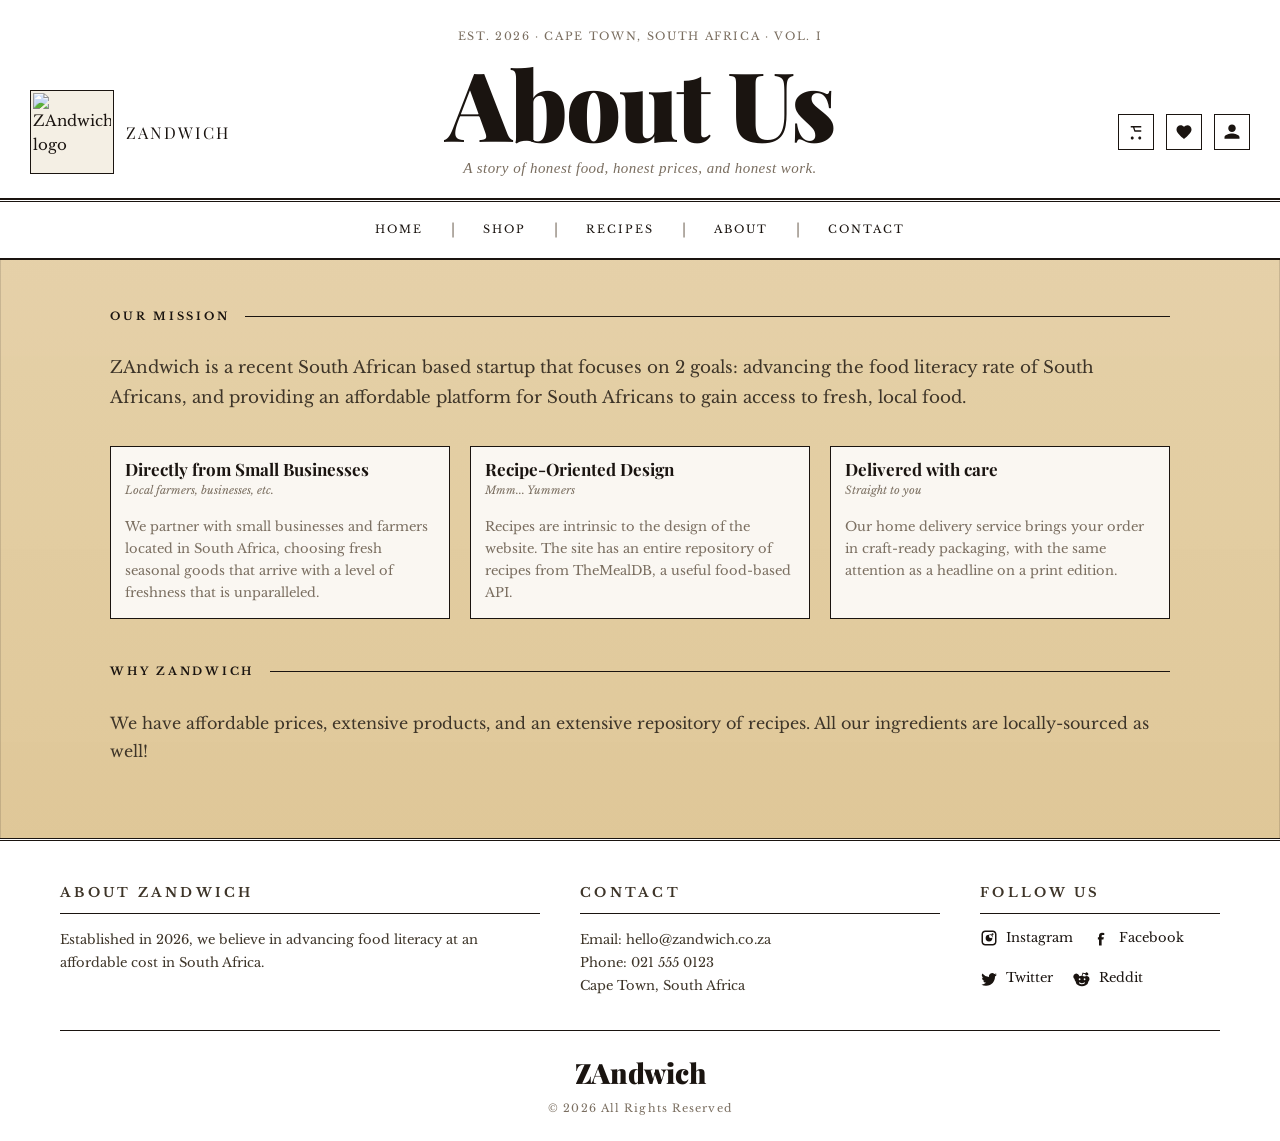
==== commit 3b99d207: "Reverted to old JSON implementation" ====
(no text change in the page or its own stylesheets)
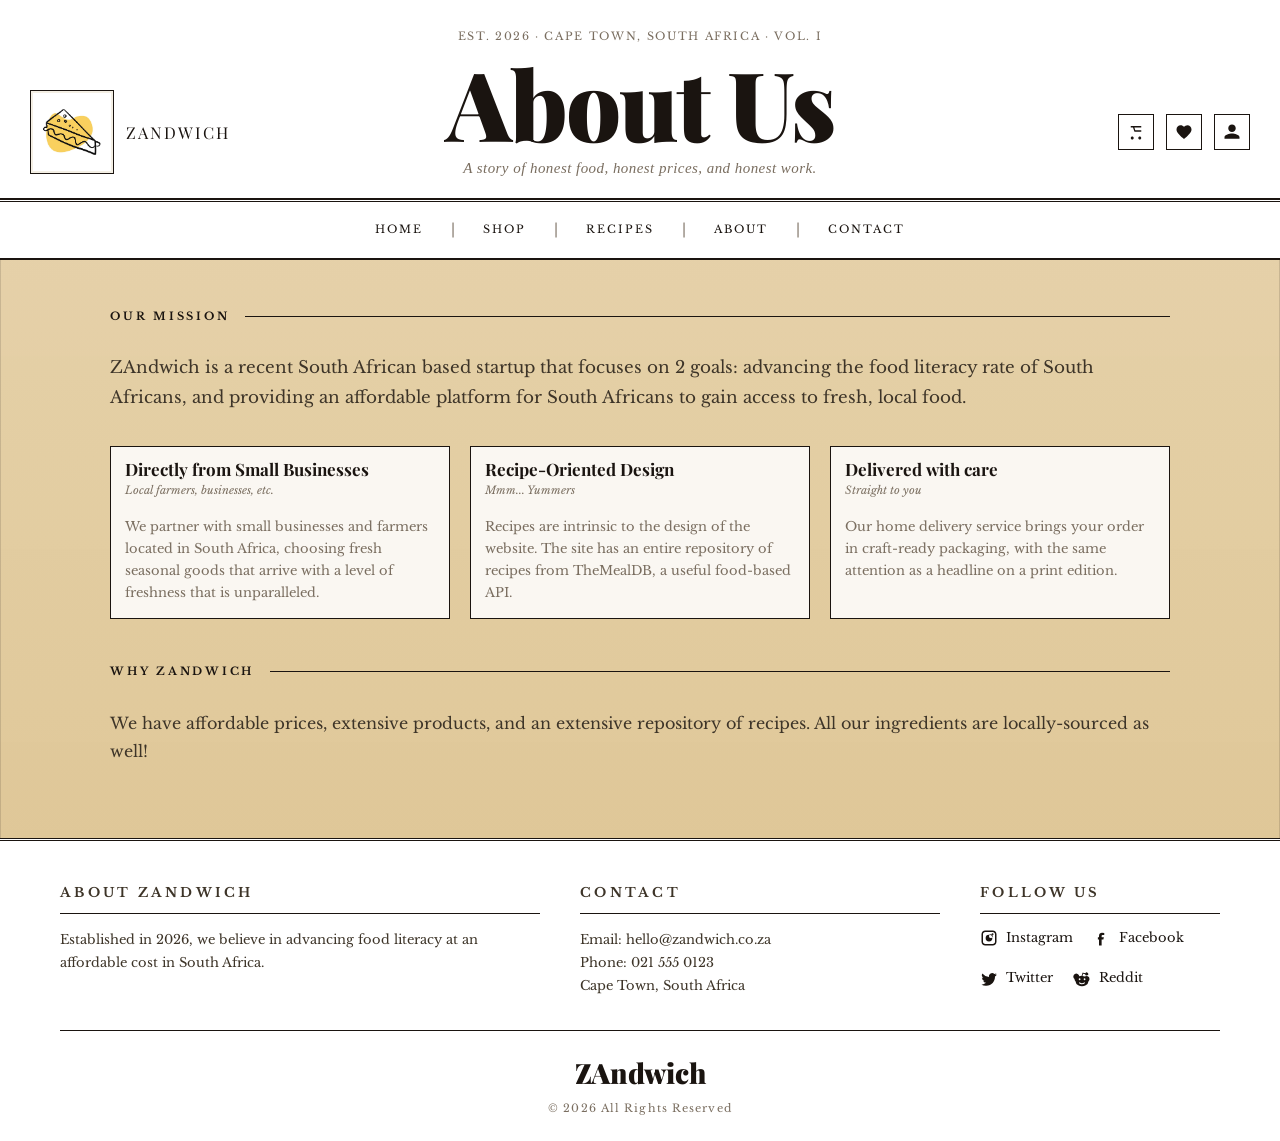
==== commit 2ef78fe6: "Fixed the media not showing up." ====
--- a/docs/about.html
+++ b/docs/about.html
@@ -7,8 +7,8 @@
 <link rel="preconnect" href="https://fonts.googleapis.com">
 <link rel="preconnect" href="https://fonts.gstatic.com" crossorigin>
 <link href="https://fonts.googleapis.com/css2?family=Playfair+Display:ital,wght@0,400;0,700;0,900;1,400;1,700&family=Libre+Baskerville:ital,wght@0,400;0,700;1,400&family=IM+Fell+English:ital@0;1&display=swap" rel="stylesheet">
-<link rel="icon" type="image/jpeg" href="../Media/sandwich-simple-doodle-illustration-vector.jpg">
-<link rel="apple-touch-icon" href="../Media/sandwich-simple-doodle-illustration-vector.jpg">
+<link rel="icon" type="image/jpeg" href="Media/sandwich-simple-doodle-illustration-vector.jpg">
+<link rel="apple-touch-icon" href="Media/sandwich-simple-doodle-illustration-vector.jpg">
 <link rel="stylesheet" href="style.css">
 </head>
 <body>
@@ -22,7 +22,7 @@
   <nav class="site-nav">
     <div class="nav-brand">
       <a href="home.html" class="brand-link" aria-label="Go to home page">
-        <img class="site-logo" src="../Media/sandwich-simple-doodle-illustration-vector.jpg" alt="ZAndwich logo" loading="eager">
+        <img class="site-logo" src="Media/sandwich-simple-doodle-illustration-vector.jpg" alt="ZAndwich logo" loading="eager">
         <span class="site-name">ZAndwich</span>
       </a>
     </div>
--- a/docs/style.css
+++ b/docs/style.css
@@ -14,8 +14,8 @@
   --rule: #1A1410;
   --card-bg: #FAF7F2;
   --paper-base: #f5efdf;
-  --paper-texture-url-primary: url('../Media/pngtree-newspaper-textured-background-with-grunge-and-vintage-elements-in-a-white-image_17281530.jpg');
-  --paper-texture-url-secondary: url('../Media/istockphoto-1355531876-612x612.jpg');
+  --paper-texture-url-primary: url('Media/pngtree-newspaper-textured-background-with-grunge-and-vintage-elements-in-a-white-image_17281530.jpg');
+  --paper-texture-url-secondary: url('Media/istockphoto-1355531876-612x612.jpg');
 }
 
 html { scroll-behavior: smooth; }
@@ -3187,7 +3187,7 @@
     box-shadow: 10px 10px 0 rgba(26, 20, 16, 0.1);
     background-image:
       linear-gradient(180deg, rgba(0, 0, 0, 0.05) 35%, rgba(0, 0, 0, 0.48) 100%),
-      url('../Media/portrait-young-latin-couple-cooking-together-kitchen-home_58466-15643.avif');
+      url('Media/portrait-young-latin-couple-cooking-together-kitchen-home_58466-15643.avif');
     background-repeat: no-repeat, no-repeat;
     background-size: cover, cover;
     background-position: 80% 18%, 80% 18%;
